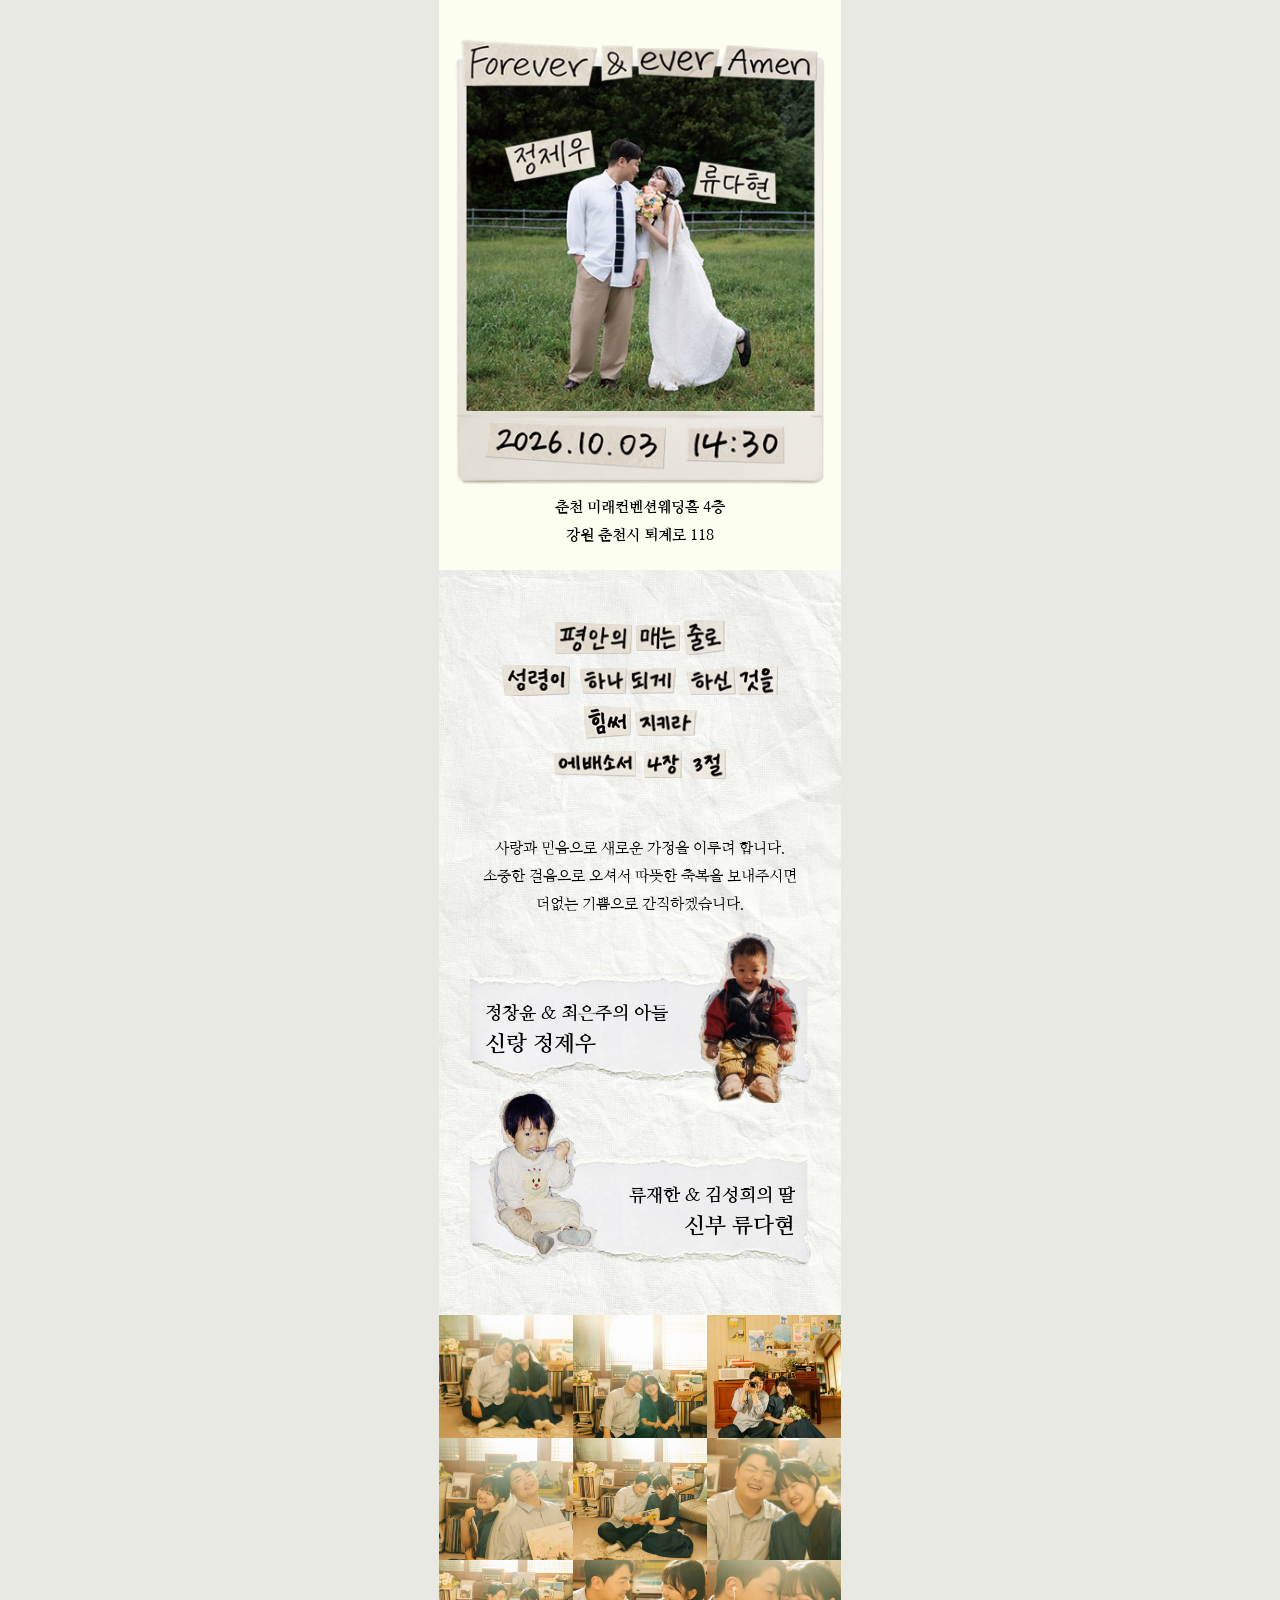
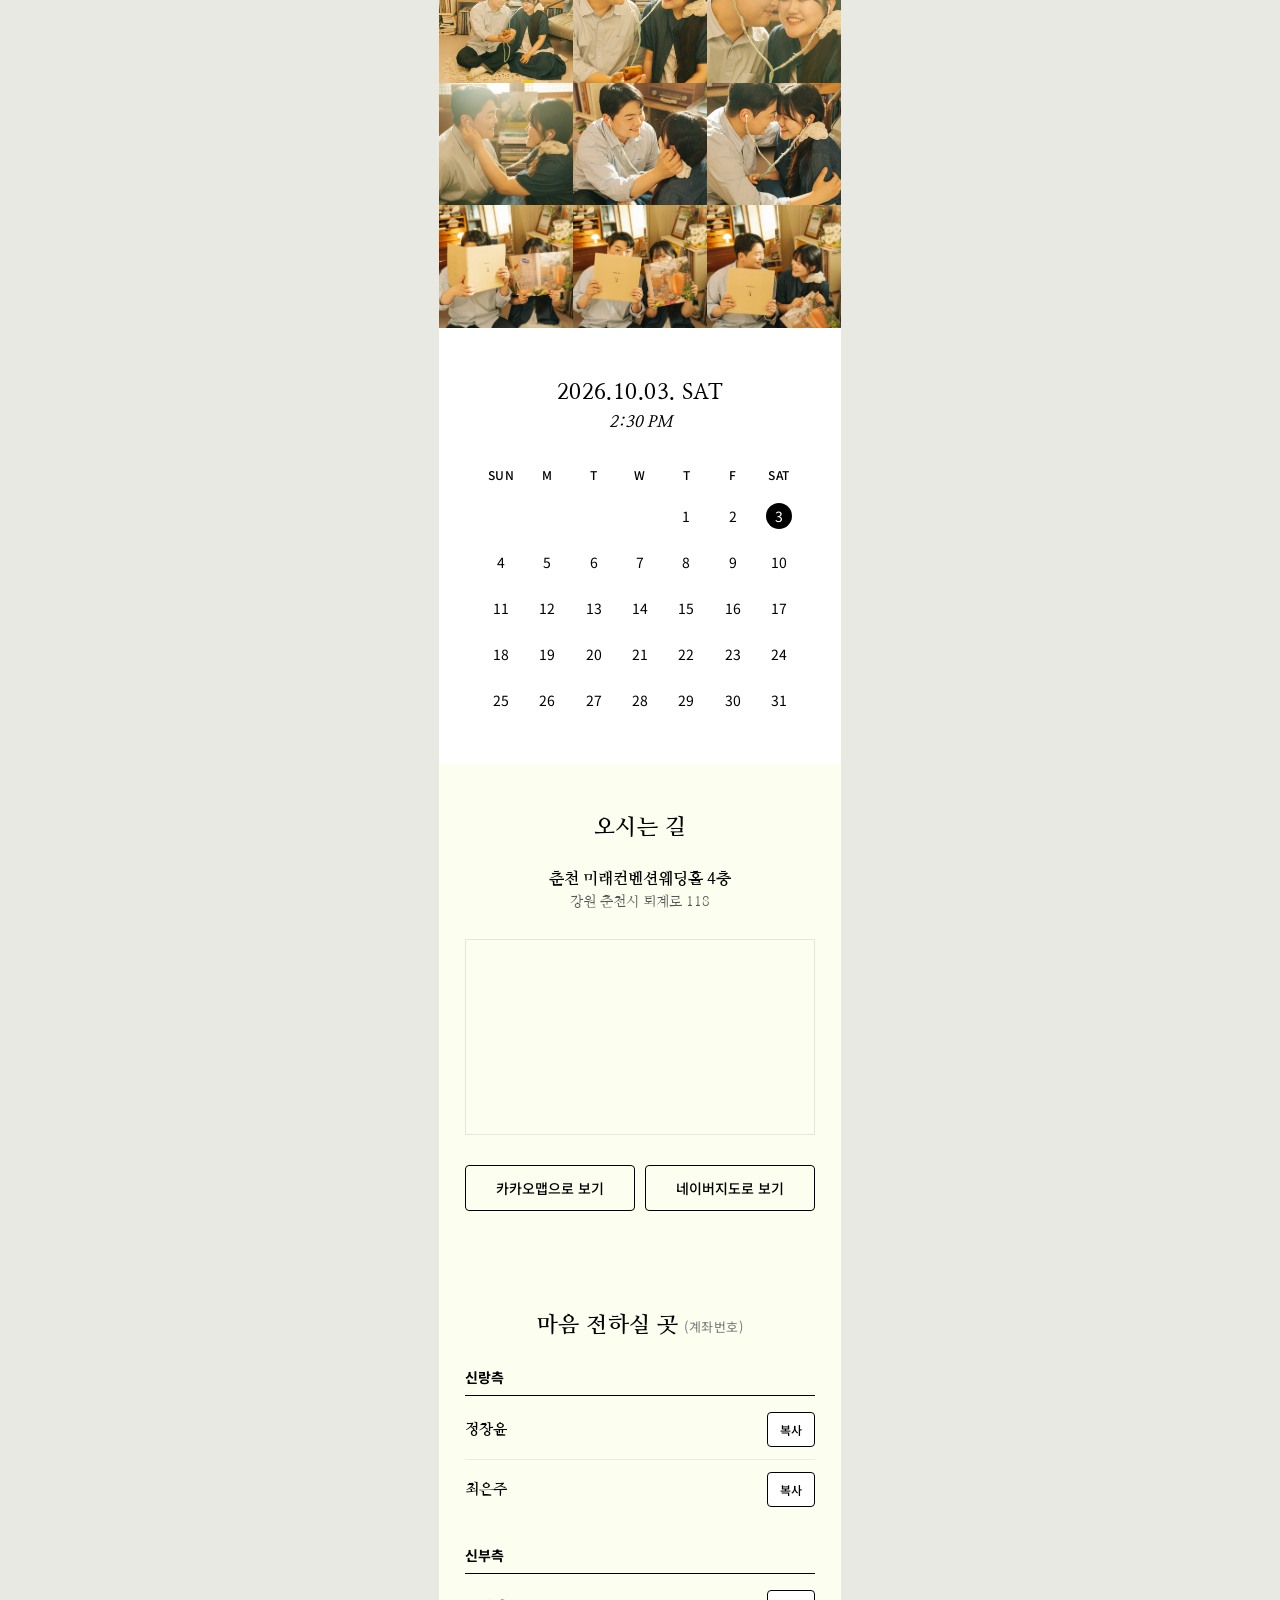
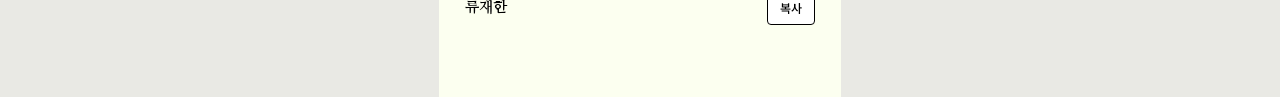
==== index.html @ 2642eba8 "Add files via upload" ====
<!DOCTYPE html>
<html lang="ko">
<head>
<meta charset="UTF-8">
<meta name="viewport" content="width=device-width, initial-scale=1.0">
<title>정제우 ♥ 청첩장</title>
<link rel="preconnect" href="https://fonts.googleapis.com">
<link rel="preconnect" href="https://fonts.gstatic.com" crossorigin>
<link href="https://fonts.googleapis.com/css2?family=Nanum+Myeongjo:wght@400;700;800&family=Inter:wght@400;700&family=Noto+Sans+KR:wght@400;500;700&display=swap" rel="stylesheet">
<link rel="stylesheet" href="assets/css/style.css">
</head>
<body>
<div class="invitation">

  <!-- HERO SECTION -->
  <section class="hero-section">
    <div class="hero-photo-frame">
      <div class="hero-photo-composite">
        <div class="hero-main-photo">
          <img src="assets/img/hero/main-photo.png" alt="정제우 ♥ 류다현 - Forever & ever Amen - 2026.10.03 14:30">
        </div>
      </div>
    </div>
    <div class="hero-address">
      <p>춘천 미래컨벤션웨딩홀 4층</p>
      <p>강원 춘천시 퇴계로 118</p>
    </div>
  </section>

  <!-- COUPLE INFO SECTION (구절 + 인사말 + 혼주 정보) -->
  <section class="couple-info-section">
    <img class="couple-info-bg" src="assets/img/couple/couple-info-bg.png" alt="">

    <div class="verse-section">
      <div class="verse-line verse-line-1">
        <div class="verse-word vw-pyeongan"><img src="assets/img/verse/verse-pyeongan.png" alt="평안의"></div>
        <div class="verse-word vw-maeneun"><img src="assets/img/verse/verse-maeneun.png" alt="매는"></div>
        <div class="verse-word vw-julro"><img src="assets/img/verse/verse-julro.png" alt="줄로"></div>
      </div>
      <div class="verse-line verse-line-2">
        <div class="verse-word vw-seongryeongi"><img src="assets/img/verse/verse-seongryeongi.png" alt="성령이"></div>
        <div class="verse-word-group">
          <div class="verse-word vw-hana"><img src="assets/img/verse/verse-hana.png" alt="하나"></div>
          <div class="verse-word vw-doege"><img src="assets/img/verse/verse-doege.png" alt="되게"></div>
        </div>
        <div class="verse-word-group">
          <div class="verse-word vw-hasin"><img src="assets/img/verse/verse-hasin.png" alt="하신"></div>
          <div class="verse-word vw-geoseul"><img src="assets/img/verse/verse-geoseul.png" alt="것을"></div>
        </div>
      </div>
      <div class="verse-line verse-line-3">
        <div class="verse-word vw-himsseo"><img src="assets/img/verse/verse-himsseo.png" alt="힘써"></div>
        <div class="verse-word vw-jikira"><img src="assets/img/verse/verse-jikira.png" alt="지키라"></div>
      </div>
      <div class="verse-citation">
        <div class="vc-book"><img src="assets/img/verse/verse-citation-book.png" alt="에베소서"></div>
        <div class="vc-chapter"><img src="assets/img/verse/verse-citation-chapter.png" alt="4장"></div>
        <div class="vc-verse"><img src="assets/img/verse/verse-citation-verse.png" alt="3절"></div>
      </div>
    </div>

    <div class="greeting">
      <p>사랑과 믿음으로 새로운 가정을 이루려 합니다.</p>
      <p>소중한 걸음으로 오셔서 따뜻한 축복을 보내주시면</p>
      <p>더없는 기쁨으로 간직하겠습니다.</p>
    </div>
    <div class="parents-names-list">
      <div class="parents-line groom-line">
        <img class="bg-torn" src="assets/img/couple/parents-bg-torn.png" alt="">
        <p class="role-line">정창윤 &amp; 최은주의 아들</p>
        <p class="name-line">신랑 정제우</p>
        <div class="child-photo-wrap">
          <img src="assets/img/couple/child-photo-groom.png" alt="신랑 어릴 적 사진">
        </div>
      </div>
      <div class="parents-line bride-line">
        <img class="bg-torn" src="assets/img/couple/parents-bg-torn.png" alt="">
        <p class="role-line">류재한 &amp; 김성희의 딸</p>
        <p class="name-line">신부 류다현</p>
        <div class="child-photo-wrap">
          <img src="assets/img/couple/child-photo.png" alt="어릴 적 사진">
        </div>
      </div>
    </div>
  </section>

  <!-- GALLERY SECTION : assets/img/gallery/gallery-list.js 목록을 읽어 JS가 자동으로 채웁니다 -->
  <section class="gallery-grid" id="galleryGrid"></section>

  <!-- CALENDAR SECTION -->
  <section class="calendar-section">
    <div class="calendar-date-title">2026.10.03. SAT</div>
    <div class="calendar-time">2:30 PM</div>
    <div class="calendar-grid">
      <div class="cal-weekday">SUN</div>
      <div class="cal-weekday">M</div>
      <div class="cal-weekday">T</div>
      <div class="cal-weekday">W</div>
      <div class="cal-weekday">T</div>
      <div class="cal-weekday">F</div>
      <div class="cal-weekday">SAT</div>

      <div class="cal-day empty"></div>
      <div class="cal-day empty"></div>
      <div class="cal-day empty"></div>
      <div class="cal-day empty"></div>
      <div class="cal-day">1</div>
      <div class="cal-day">2</div>
      <div class="cal-day highlight">3</div>

      <div class="cal-day">4</div>
      <div class="cal-day">5</div>
      <div class="cal-day">6</div>
      <div class="cal-day">7</div>
      <div class="cal-day">8</div>
      <div class="cal-day">9</div>
      <div class="cal-day">10</div>

      <div class="cal-day">11</div>
      <div class="cal-day">12</div>
      <div class="cal-day">13</div>
      <div class="cal-day">14</div>
      <div class="cal-day">15</div>
      <div class="cal-day">16</div>
      <div class="cal-day">17</div>

      <div class="cal-day">18</div>
      <div class="cal-day">19</div>
      <div class="cal-day">20</div>
      <div class="cal-day">21</div>
      <div class="cal-day">22</div>
      <div class="cal-day">23</div>
      <div class="cal-day">24</div>

      <div class="cal-day">25</div>
      <div class="cal-day">26</div>
      <div class="cal-day">27</div>
      <div class="cal-day">28</div>
      <div class="cal-day">29</div>
      <div class="cal-day">30</div>
      <div class="cal-day">31</div>
    </div>
  </section>

  <!-- LOCATION SECTION -->
  <section class="location-section">
    <div class="location-title">오시는 길</div>
    <div class="location-address">
      <p class="venue-name">춘천 미래컨벤션웨딩홀 4층</p>
      <p class="venue-addr">강원 춘천시 퇴계로 118</p>
    </div>

    <div class="kakao-map-embed">
      <!-- 카카오맵 - 지도퍼가기 -->
      <div id="daumRoughmapContainer1786804663354" class="root_daum_roughmap root_daum_roughmap_landing"></div>
    </div>

    <div class="map-buttons">
      <a class="map-btn" href="https://place.map.kakao.com/15874126" target="_blank" rel="noopener">카카오맵으로 보기</a>
      <a class="map-btn" href="https://map.naver.com/p/entry/place/13336897?placePath=%2Fhome" target="_blank" rel="noopener">네이버지도로 보기</a>
    </div>
  </section>

  <!-- ACCOUNT SECTION -->
  <section class="account-section">
    <div class="account-title">마음 전하실 곳<span class="account-title-sub">(계좌번호)</span></div>

    <div class="account-group">
      <div class="account-group-title">신랑측</div>
      <div class="account-row">
        <div class="account-info">
          <span class="account-name">정창윤</span>
        </div>
        <button class="account-copy-btn" type="button" data-account="301819-51-032237">복사</button>
      </div>
      <div class="account-row">
        <div class="account-info">
          <span class="account-name">최은주</span>
        </div>
        <button class="account-copy-btn" type="button" data-account="301015-51-174569">복사</button>
      </div>
    </div>

    <div class="account-group">
      <div class="account-group-title">신부측</div>
      <div class="account-row">
        <div class="account-info">
          <span class="account-name">류재한</span>
        </div>
        <button class="account-copy-btn" type="button" data-account="301032-52-069383">복사</button>
      </div>
    </div>
  </section>

  <!-- LIGHTBOX MODAL -->
  <div class="lightbox-overlay" id="lightboxOverlay">
    <button class="lightbox-close" id="lightboxClose" aria-label="닫기">&times;</button>
    <button class="lightbox-nav lightbox-prev" id="lightboxPrev" aria-label="이전 사진">&#10094;</button>
    <img class="lightbox-img" id="lightboxImg" src="" alt="확대 사진">
    <button class="lightbox-nav lightbox-next" id="lightboxNext" aria-label="다음 사진">&#10095;</button>
    <div class="lightbox-counter" id="lightboxCounter"></div>
  </div>

</div>

<script src="assets/img/gallery/gallery-list.js"></script>
<script src="assets/js/script.js"></script>

<!-- 카카오맵 지도퍼가기 : 로더 스크립트 -->
<script charset="UTF-8" class="daum_roughmap_loader_script" src="https://ssl.daumcdn.net/dmaps/map_js_init/roughmapLoader.js"></script>
<!-- 카카오맵 지도퍼가기 : 실행 스크립트 -->
<script charset="UTF-8">
	new daum.roughmap.Lander({
		"timestamp" : "1786804663354",
		"key" : "tzyp6kkg2xy",
		"mapWidth" : "640",
		"mapHeight" : "360"
	}).render();
</script>
</body>
</html>
---- assets/css/style.css ----
:root {
  --page-width: 402px;
}
* { box-sizing: border-box; }
html, body {
  margin: 0;
  padding: 0;
  background: #e9e9e4;
}
body {
  display: flex;
  justify-content: center;
}
.invitation {
  width: 100%;
  max-width: var(--page-width);
  background: #fcfff0;
  display: flex;
  flex-direction: column;
  align-items: flex-start;
  position: relative;
}

/* ---------- HERO SECTION ---------- */
.hero-section {
  background: #fcfff0;
  display: flex;
  flex-direction: column;
  align-items: center;
  padding: 24px 14px 20px;
  position: relative;
  width: 100%;
}
.hero-photo-frame {
  display: flex;
  flex-direction: column;
  gap: 2px;
  align-items: center;
  position: relative;
  width: 100%;
}
.hero-photo-composite {
  display: flex;
  gap: 10px;
  align-items: center;
  padding: 10px 2px;
  position: relative;
  width: 100%;
}
.hero-main-photo {
  aspect-ratio: 800 / 974;
  flex: 1 0 0;
  min-width: 1px;
  position: relative;
  overflow: visible;
}
.hero-main-photo::before {
  content: "";
  display: block;
  padding-top: 121.75%; /* 974 / 800 - aspect-ratio 미지원 브라우저용 fallback */
}
@supports (aspect-ratio: 1 / 1) {
  .hero-main-photo::before { display: none; }
}
.hero-main-photo img {
  position: absolute;
  top: 0; left: 0; right: 0; bottom: 0;
  width: 100%;
  height: 100%;
  object-fit: contain;
}

.hero-address {
  font-family: 'Nanum Myeongjo', serif;
  font-weight: 700;
  font-size: 15px;
  color: #000;
  text-align: center;
  width: 100%;
  padding: 0 12px;
}
.hero-address p { margin: 0; line-height: 28px; }

/* ---------- VERSE SECTION ---------- */
.verse-section {
  display: flex;
  flex-direction: column;
  gap: 10px;
  align-items: center;
  justify-content: center;
  padding: 20px 0;
  width: 100%;
  position: relative;
  z-index: 1;
}
.verse-line {
  display: flex;
  flex-wrap: wrap;
  align-content: center;
  align-items: center;
  justify-content: center;
  width: 100%;
}
.verse-line-1, .verse-line-3 { gap: 6px 4px; }
.verse-line-2 { gap: 6px 10px; }
.verse-word-group { display: flex; align-items: center; }

.verse-word img { display: block; height: 100%; width: 100%; object-fit: cover; }
.vw-pyeongan { height: 32px; width: 77px; }
.vw-maeneun  { height: 26px; width: 44px; }
.vw-julro    { height: 35px; width: 41px; }
.vw-seongryeongi { height: 31px; width: 68px; }
.vw-hana     { height: 26px; width: 47px; }
.vw-doege    { height: 26px; width: 49px; }
.vw-hasin    { height: 28px; width: 50px; }
.vw-geoseul  { height: 29px; width: 42px; }
.vw-himsseo  { height: 33px; width: 47px; }
.vw-jikira   { height: 26px; width: 62px; }

.verse-citation {
  display: flex;
  gap: 8px;
  align-items: center;
  justify-content: center;
  width: 290px;
  max-width: 100%;
}
.vc-book    { height: 26px; width: 82px; }
.vc-chapter { height: 28px; width: 38px; }
.vc-verse   { height: 30px; width: 36px; }
.verse-citation img { width: 100%; height: 100%; object-fit: cover; }

/* ---------- COUPLE INFO SECTION ---------- */
.couple-info-section {
  background: #fcfff0;
  display: flex;
  flex-direction: column;
  gap: 36px;
  align-items: center;
  padding: 30px 0;
  width: 100%;
  position: relative;
}
.couple-info-bg {
  position: absolute;
  top: 0; left: 0; right: 0; bottom: 0;
  width: 100%;
  height: 100%;
  object-fit: cover;
  z-index: 0;
}
.greeting {
  font-family: 'Nanum Myeongjo', serif;
  font-weight: 400;
  font-size: 15px;
  color: #000;
  text-align: center;
  position: relative;
  z-index: 1;
}
.greeting p { margin: 0; line-height: 28px; white-space: nowrap; }

.parents-names-list {
  display: flex;
  flex-direction: column;
  gap: 34px;
  align-items: center;
  justify-content: center;
  width: 100%;
  position: relative;
  z-index: 1;
}
.parents-line {
  display: flex;
  flex-direction: column;
  justify-content: center;
  position: relative;
  height: 148px;
  width: 350px;
  max-width: 92%;
  padding: 20px;
  overflow: visible;
}
.parents-line .bg-torn {
  position: absolute;
  top: 0; left: 0; right: 0; bottom: 0;
  width: 100%;
  height: 100%;
  object-fit: cover;
  z-index: 0;
}
.parents-line p {
  position: relative;
  z-index: 2;
  margin: 0;
  font-family: 'Nanum Myeongjo', serif;
  font-weight: 700;
  line-height: 30px;
  white-space: nowrap;
  color: #000;
}
.parents-line .role-line { font-size: 18px; }
.parents-line .name-line { font-size: 22px; }

.groom-line { align-items: flex-start; }
.bride-line { align-items: flex-end; }

.child-photo-wrap {
  position: absolute;
  z-index: 1;
  height: 172px;
  width: 110px;
  bottom: 0;
  overflow: hidden;
}
.groom-line .child-photo-wrap { left: 228px; }
.bride-line .child-photo-wrap {
  left: 4px;
  width: 145px;
  height: 227px;
}
.bride-line .child-photo-wrap img { transform: scaleX(-1); }
.child-photo-wrap img {
  position: absolute;
  left: 0;
  top: 0;
  width: 100%;
  height: 100%;
  object-fit: cover;
}

/* ---------- GALLERY SECTION ---------- */
.gallery-grid {
  display: grid;
  grid-template-columns: repeat(3, minmax(0, 1fr));
  grid-auto-rows: 1fr;
  width: 100%;
}
.gallery-cell {
  background: #d9d9d9;
  overflow: hidden;
  position: relative;
  aspect-ratio: 134 / 122.43;
}
.gallery-cell::before {
  content: "";
  display: block;
  padding-top: 91.36%; /* 122.43 / 134 - aspect-ratio 미지원 브라우저용 fallback */
}
@supports (aspect-ratio: 1 / 1) {
  .gallery-cell::before { display: none; }
}
.gallery-cell img {
  position: absolute;
  top: 0; left: 0; right: 0; bottom: 0;
  width: 100%;
  height: 100%;
  object-fit: cover;
  display: block;
  cursor: pointer;
  transition: transform 0.25s ease;
}
.gallery-cell img:hover {
  transform: scale(1.05);
}

/* ---------- CALENDAR SECTION ---------- */
.calendar-section {
  background: #ffffff;
  display: flex;
  flex-direction: column;
  align-items: center;
  padding: 50px 24px;
  width: 100%;
}
.calendar-date-title {
  font-family: 'Nanum Myeongjo', serif;
  font-weight: 700;
  font-size: 22px;
  color: #000;
  letter-spacing: 0.02em;
}
.calendar-time {
  font-family: 'Nanum Myeongjo', serif;
  font-weight: 700;
  font-style: italic;
  font-size: 16px;
  color: #000;
  margin-top: 6px;
  margin-bottom: 34px;
}
.calendar-grid {
  display: grid;
  grid-template-columns: repeat(7, 1fr);
  row-gap: 20px;
  column-gap: 4px;
  width: 100%;
  max-width: 320px;
}
.cal-weekday {
  font-family: 'Noto Sans KR', sans-serif;
  font-weight: 500;
  font-size: 12px;
  letter-spacing: 0.04em;
  color: #000;
  text-align: center;
}
.cal-day {
  font-family: 'Noto Sans KR', sans-serif;
  font-weight: 400;
  font-size: 14px;
  color: #000;
  text-align: center;
  display: flex;
  align-items: center;
  justify-content: center;
  height: 26px;
}
.cal-day.highlight {
  background: #000;
  color: #fff;
  border-radius: 50%;
  width: 26px;
  height: 26px;
  margin: 0 auto;
}

/* ---------- LOCATION SECTION ---------- */
.location-section {
  background: #fcfff0;
  display: flex;
  flex-direction: column;
  align-items: center;
  padding: 50px 24px;
  width: 100%;
  gap: 6px;
}
.location-title {
  font-family: 'Nanum Myeongjo', serif;
  font-weight: 700;
  font-size: 22px;
  color: #000;
  letter-spacing: 0.02em;
  margin-bottom: 22px;
}
.location-address {
  font-family: 'Nanum Myeongjo', serif;
  text-align: center;
  color: #000;
  margin-bottom: 22px;
}
.location-address .venue-name {
  font-weight: 700;
  font-size: 16px;
  margin: 0 0 4px 0;
}
.location-address .venue-addr {
  font-weight: 400;
  font-size: 14px;
  margin: 0;
  color: #555;
}

.kakao-map-embed {
  width: 100%;
  max-width: 350px;
  aspect-ratio: 640 / 360;
  position: relative;
  overflow: hidden;
  border: 1px solid #e5e5df;
}
.kakao-map-embed .root_daum_roughmap {
  width: 100% !important;
}
.kakao-map-embed iframe {
  width: 100% !important;
  height: 100% !important;
}

.map-buttons {
  display: flex;
  gap: 10px;
  margin-top: 24px;
  width: 100%;
  max-width: 350px;
}
.map-btn {
  flex: 1;
  text-align: center;
  font-family: 'Noto Sans KR', sans-serif;
  font-weight: 500;
  font-size: 14px;
  color: #000;
  text-decoration: none;
  border: 1px solid #000;
  border-radius: 4px;
  padding: 12px 8px;
  transition: background 0.2s ease, color 0.2s ease;
}
.map-btn:hover {
  background: #000;
  color: #fff;
}

/* ---------- ACCOUNT SECTION ---------- */
.account-section {
  background: #fcfff0;
  display: flex;
  flex-direction: column;
  align-items: center;
  padding: 50px 24px 60px;
  width: 100%;
}
.account-title {
  font-family: 'Nanum Myeongjo', serif;
  font-weight: 700;
  font-size: 22px;
  color: #000;
  letter-spacing: 0.02em;
  margin-bottom: 28px;
  text-align: center;
}
.account-title-sub {
  font-family: 'Noto Sans KR', sans-serif;
  font-weight: 400;
  font-size: 13px;
  color: #777;
  margin-left: 6px;
}
.account-group {
  width: 100%;
  max-width: 350px;
  margin-bottom: 26px;
}
.account-group:last-child { margin-bottom: 0; }
.account-group-title {
  font-family: 'Noto Sans KR', sans-serif;
  font-weight: 700;
  font-size: 14px;
  color: #000;
  padding-bottom: 8px;
  margin-bottom: 4px;
  border-bottom: 1px solid #000;
}
.account-row {
  display: flex;
  align-items: center;
  justify-content: space-between;
  gap: 10px;
  padding: 12px 0;
  border-bottom: 1px solid #ececdf;
}
.account-row:last-child { border-bottom: none; }
.account-info {
  display: flex;
  flex-direction: column;
  gap: 3px;
}
.account-name {
  font-family: 'Nanum Myeongjo', serif;
  font-weight: 700;
  font-size: 15px;
  color: #000;
}
.account-bank {
  font-family: 'Noto Sans KR', sans-serif;
  font-weight: 400;
  font-size: 12.5px;
  color: #666;
}
.account-copy-btn {
  flex-shrink: 0;
  font-family: 'Noto Sans KR', sans-serif;
  font-weight: 500;
  font-size: 12px;
  color: #000;
  background: #fff;
  border: 1px solid #000;
  border-radius: 4px;
  padding: 8px 12px;
  cursor: pointer;
  white-space: nowrap;
  transition: background 0.2s ease, color 0.2s ease;
}
.account-copy-btn:hover {
  background: #000;
  color: #fff;
}
.account-copy-btn.copied {
  background: #000;
  color: #fff;
}

/* ---------- LIGHTBOX MODAL ---------- */
.lightbox-overlay {
  display: none;
  position: fixed;
  top: 0; left: 0; right: 0; bottom: 0;
  background: rgba(0, 0, 0, 0.92);
  z-index: 1000;
  align-items: center;
  justify-content: center;
}
.lightbox-overlay.active {
  display: flex;
}
.lightbox-img {
  max-width: 88vw;
  max-height: 85vh;
  object-fit: contain;
  user-select: none;
}
.lightbox-close,
.lightbox-nav {
  position: absolute;
  background: transparent;
  border: none;
  color: #fff;
  cursor: pointer;
  line-height: 1;
}
.lightbox-close {
  top: 16px;
  right: 20px;
  font-size: 34px;
  padding: 6px 10px;
}
.lightbox-nav {
  top: 50%;
  transform: translateY(-50%);
  font-size: 30px;
  padding: 12px 16px;
}
.lightbox-prev { left: 6px; }
.lightbox-next { right: 6px; }
.lightbox-close:hover,
.lightbox-nav:hover {
  color: #d9d9d9;
}
.lightbox-counter {
  position: absolute;
  bottom: 18px;
  left: 50%;
  transform: translateX(-50%);
  color: #fff;
  font-family: 'Noto Sans KR', sans-serif;
  font-size: 13px;
  letter-spacing: 0.05em;
}
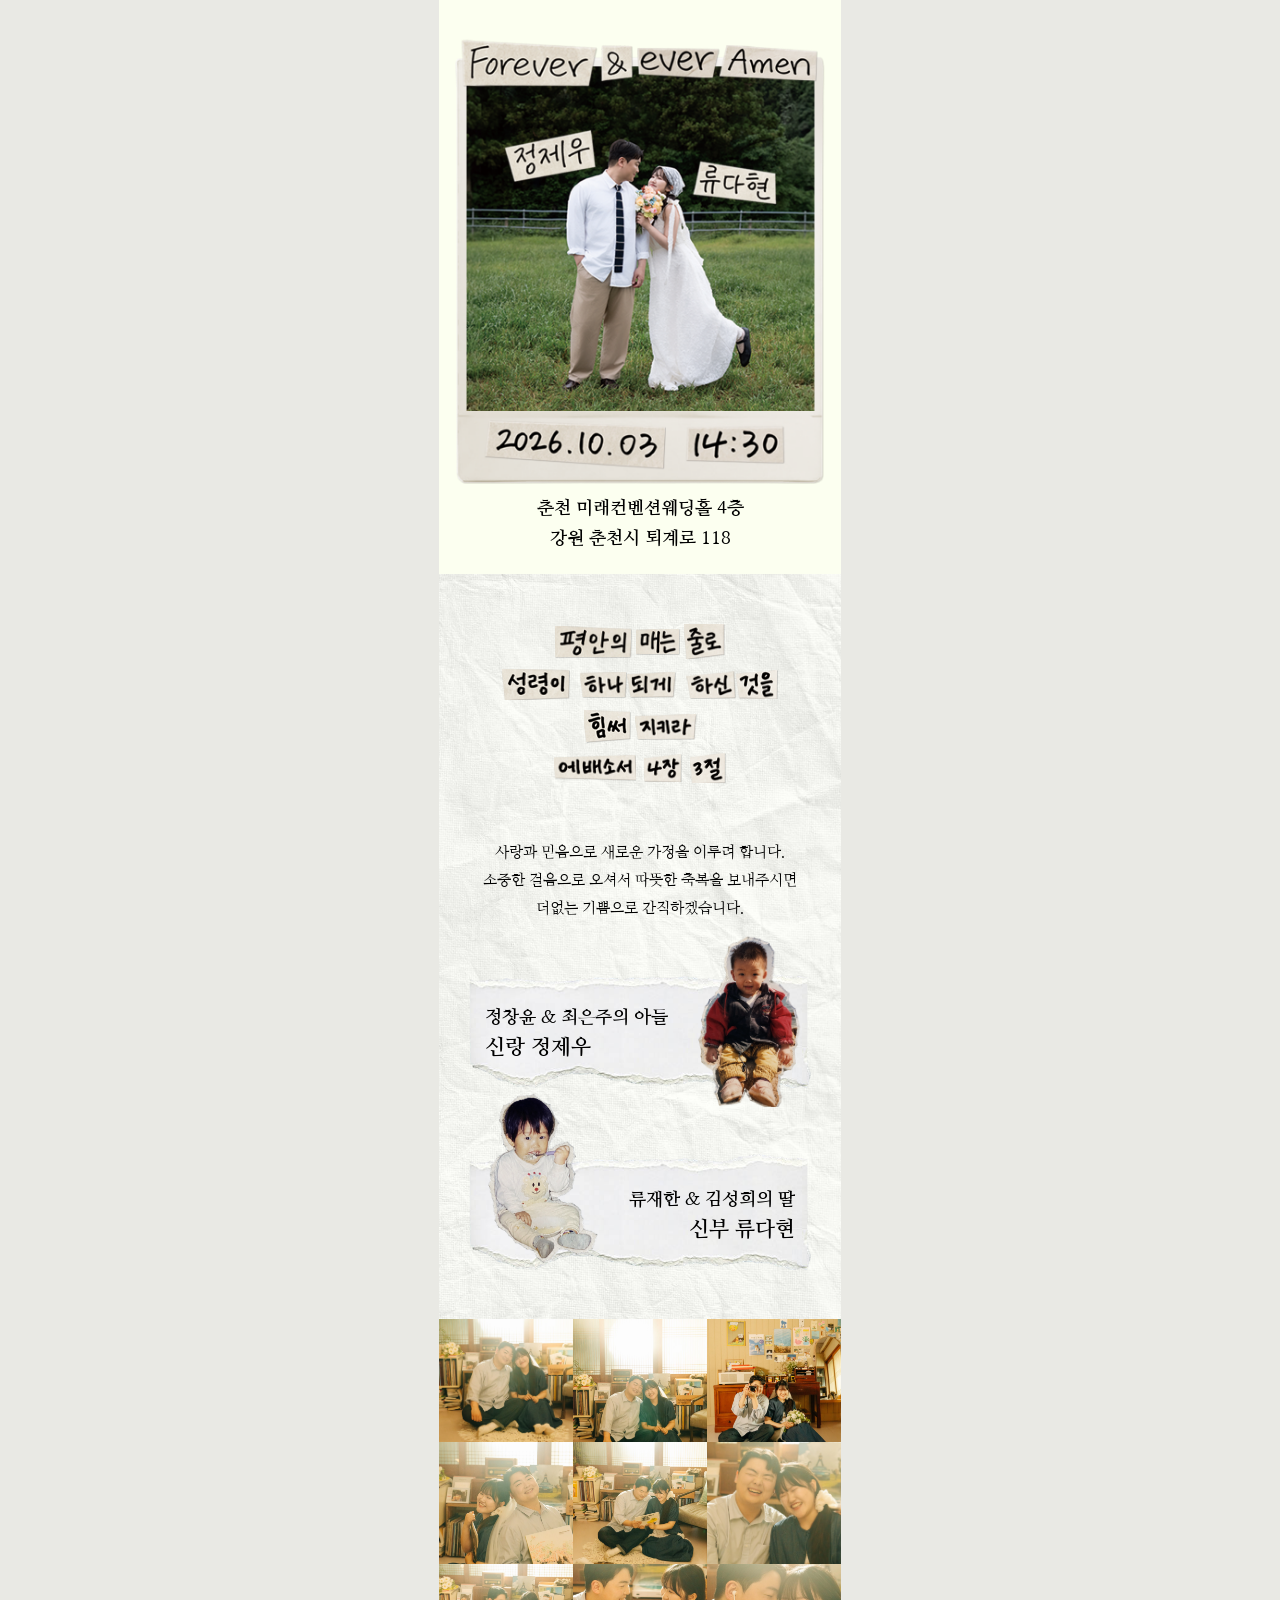
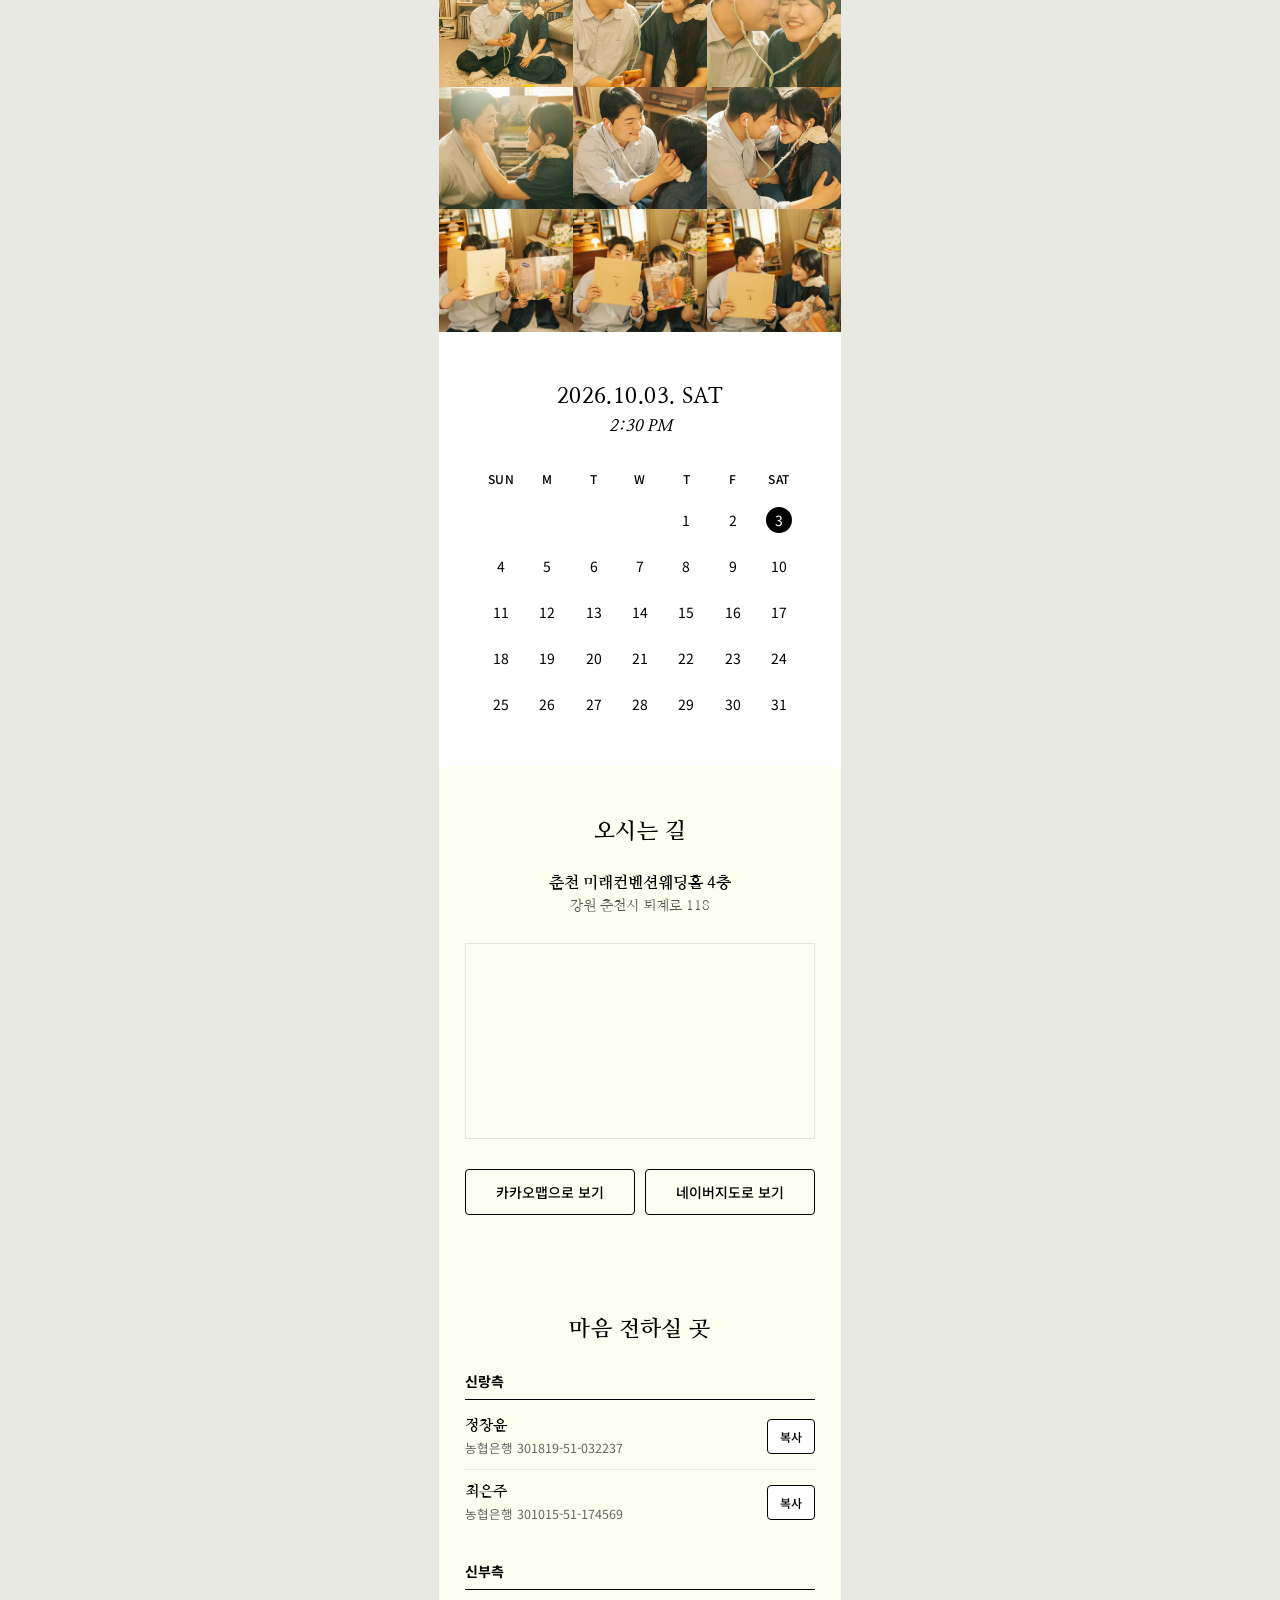
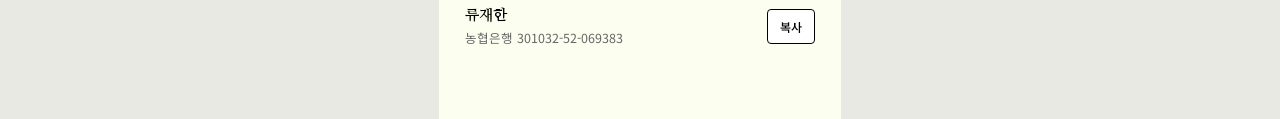
==== commit a55af9c1: "Add files via upload" ====
--- a/index.html
+++ b/index.html
@@ -163,19 +163,21 @@
 
   <!-- ACCOUNT SECTION -->
   <section class="account-section">
-    <div class="account-title">마음 전하실 곳<span class="account-title-sub">(계좌번호)</span></div>
+    <div class="account-title">마음 전하실 곳</div>
 
     <div class="account-group">
       <div class="account-group-title">신랑측</div>
       <div class="account-row">
         <div class="account-info">
           <span class="account-name">정창윤</span>
+          <span class="account-bank">농협은행 301819-51-032237</span>
         </div>
         <button class="account-copy-btn" type="button" data-account="301819-51-032237">복사</button>
       </div>
       <div class="account-row">
         <div class="account-info">
           <span class="account-name">최은주</span>
+          <span class="account-bank">농협은행 301015-51-174569</span>
         </div>
         <button class="account-copy-btn" type="button" data-account="301015-51-174569">복사</button>
       </div>
@@ -186,6 +188,7 @@
       <div class="account-row">
         <div class="account-info">
           <span class="account-name">류재한</span>
+          <span class="account-bank">농협은행 301032-52-069383</span>
         </div>
         <button class="account-copy-btn" type="button" data-account="301032-52-069383">복사</button>
       </div>
--- a/assets/css/style.css
+++ b/assets/css/style.css
@@ -73,13 +73,13 @@
 .hero-address {
   font-family: 'Nanum Myeongjo', serif;
   font-weight: 700;
-  font-size: 15px;
+  font-size: 18px;
   color: #000;
   text-align: center;
   width: 100%;
   padding: 0 12px;
 }
-.hero-address p { margin: 0; line-height: 28px; }
+.hero-address p { margin: 0; line-height: 30px; }
 
 /* ---------- VERSE SECTION ---------- */
 .verse-section {
@@ -200,7 +200,7 @@
   color: #000;
 }
 .parents-line .role-line { font-size: 18px; }
-.parents-line .name-line { font-size: 22px; }
+.parents-line .name-line { font-size: 21px; }
 
 .groom-line { align-items: flex-start; }
 .bride-line { align-items: flex-end; }
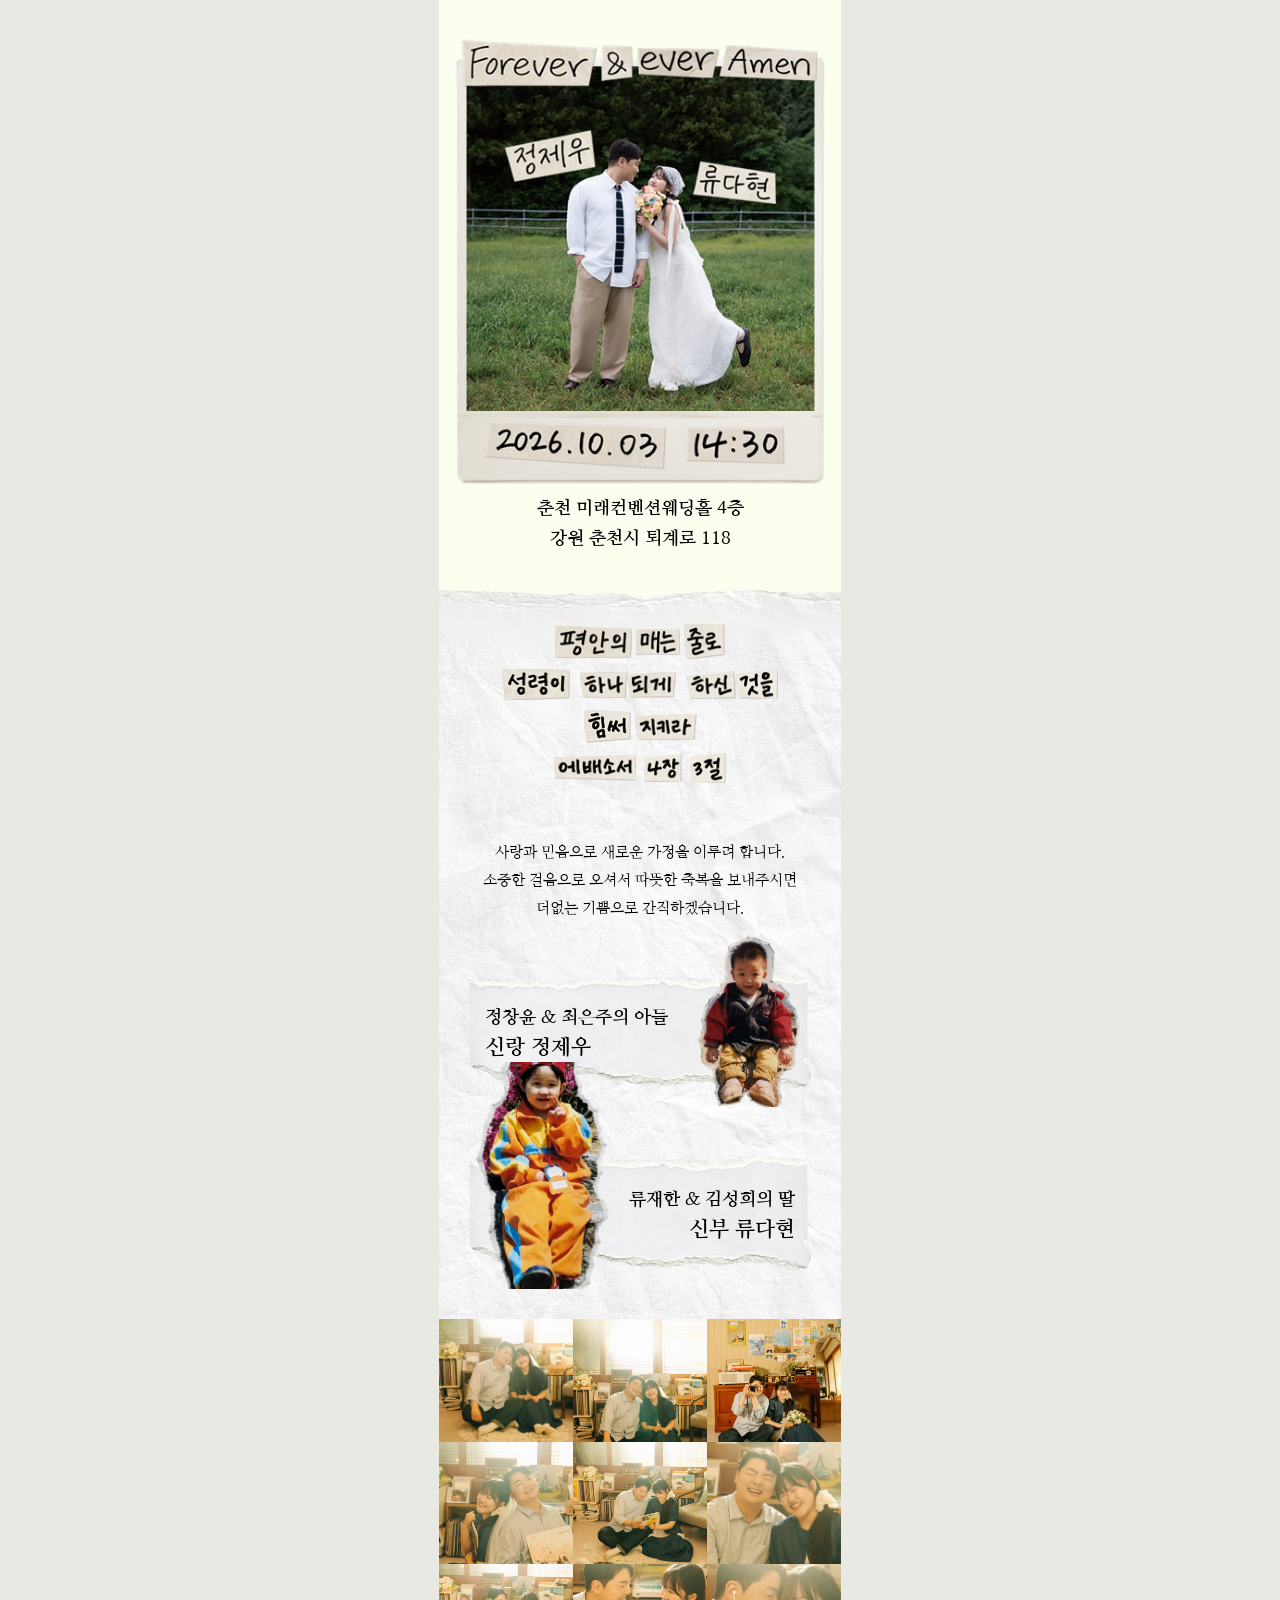
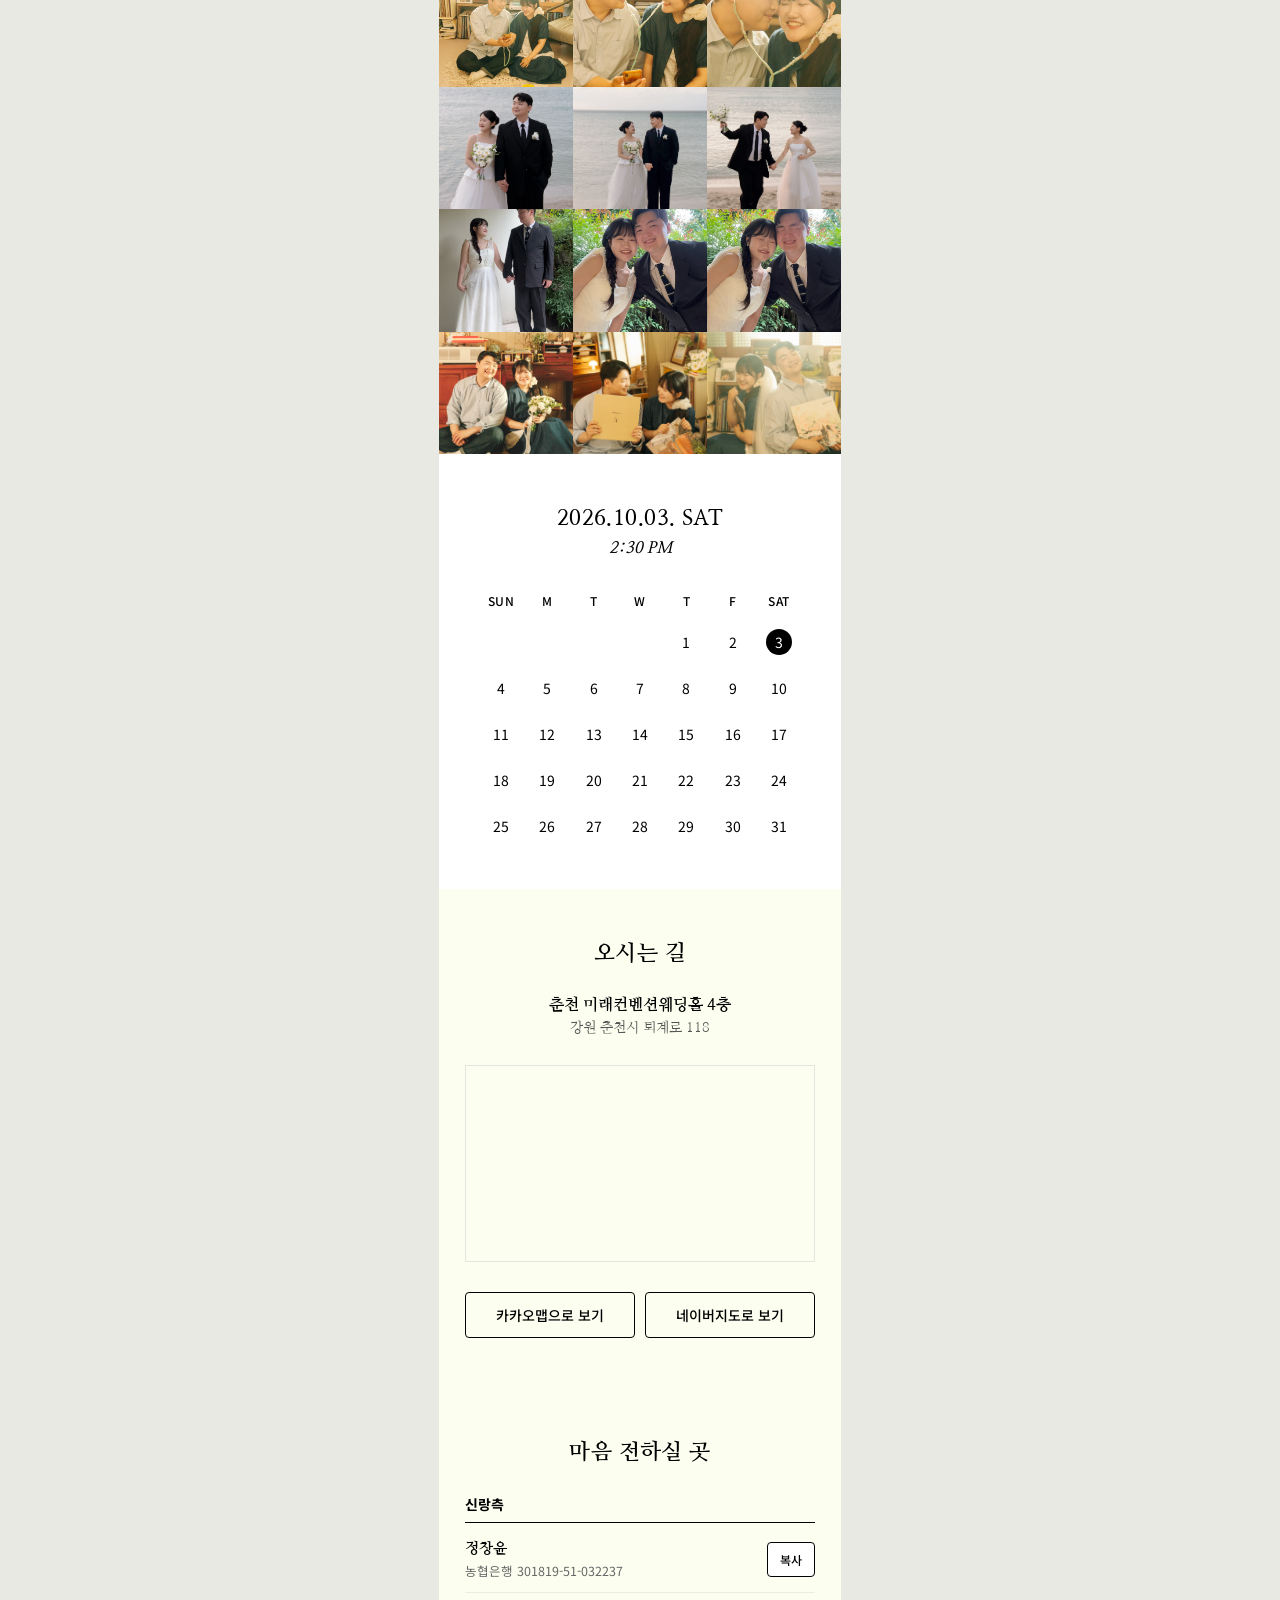
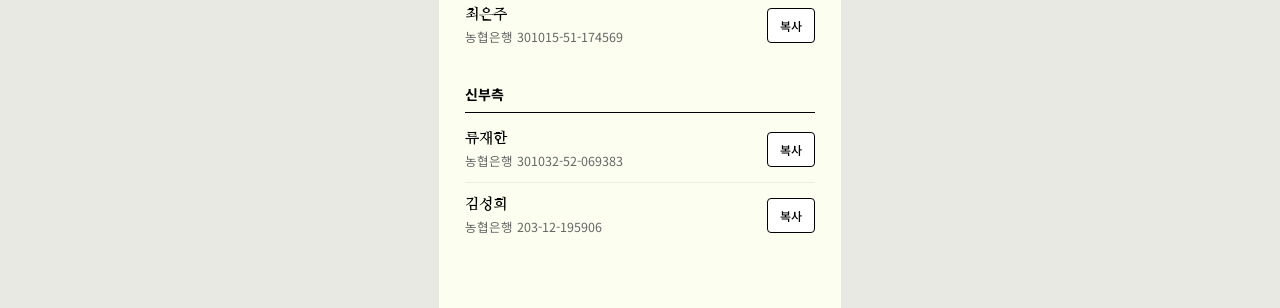
==== commit c60f3081: "Add files via upload" ====
--- a/index.html
+++ b/index.html
@@ -192,6 +192,13 @@
         </div>
         <button class="account-copy-btn" type="button" data-account="301032-52-069383">복사</button>
       </div>
+      <div class="account-row">
+        <div class="account-info">
+          <span class="account-name">김성희</span>
+          <span class="account-bank">농협은행 203-12-195906</span>
+        </div>
+        <button class="account-copy-btn" type="button" data-account="203-12-195906">복사</button>
+      </div>
     </div>
   </section>
 
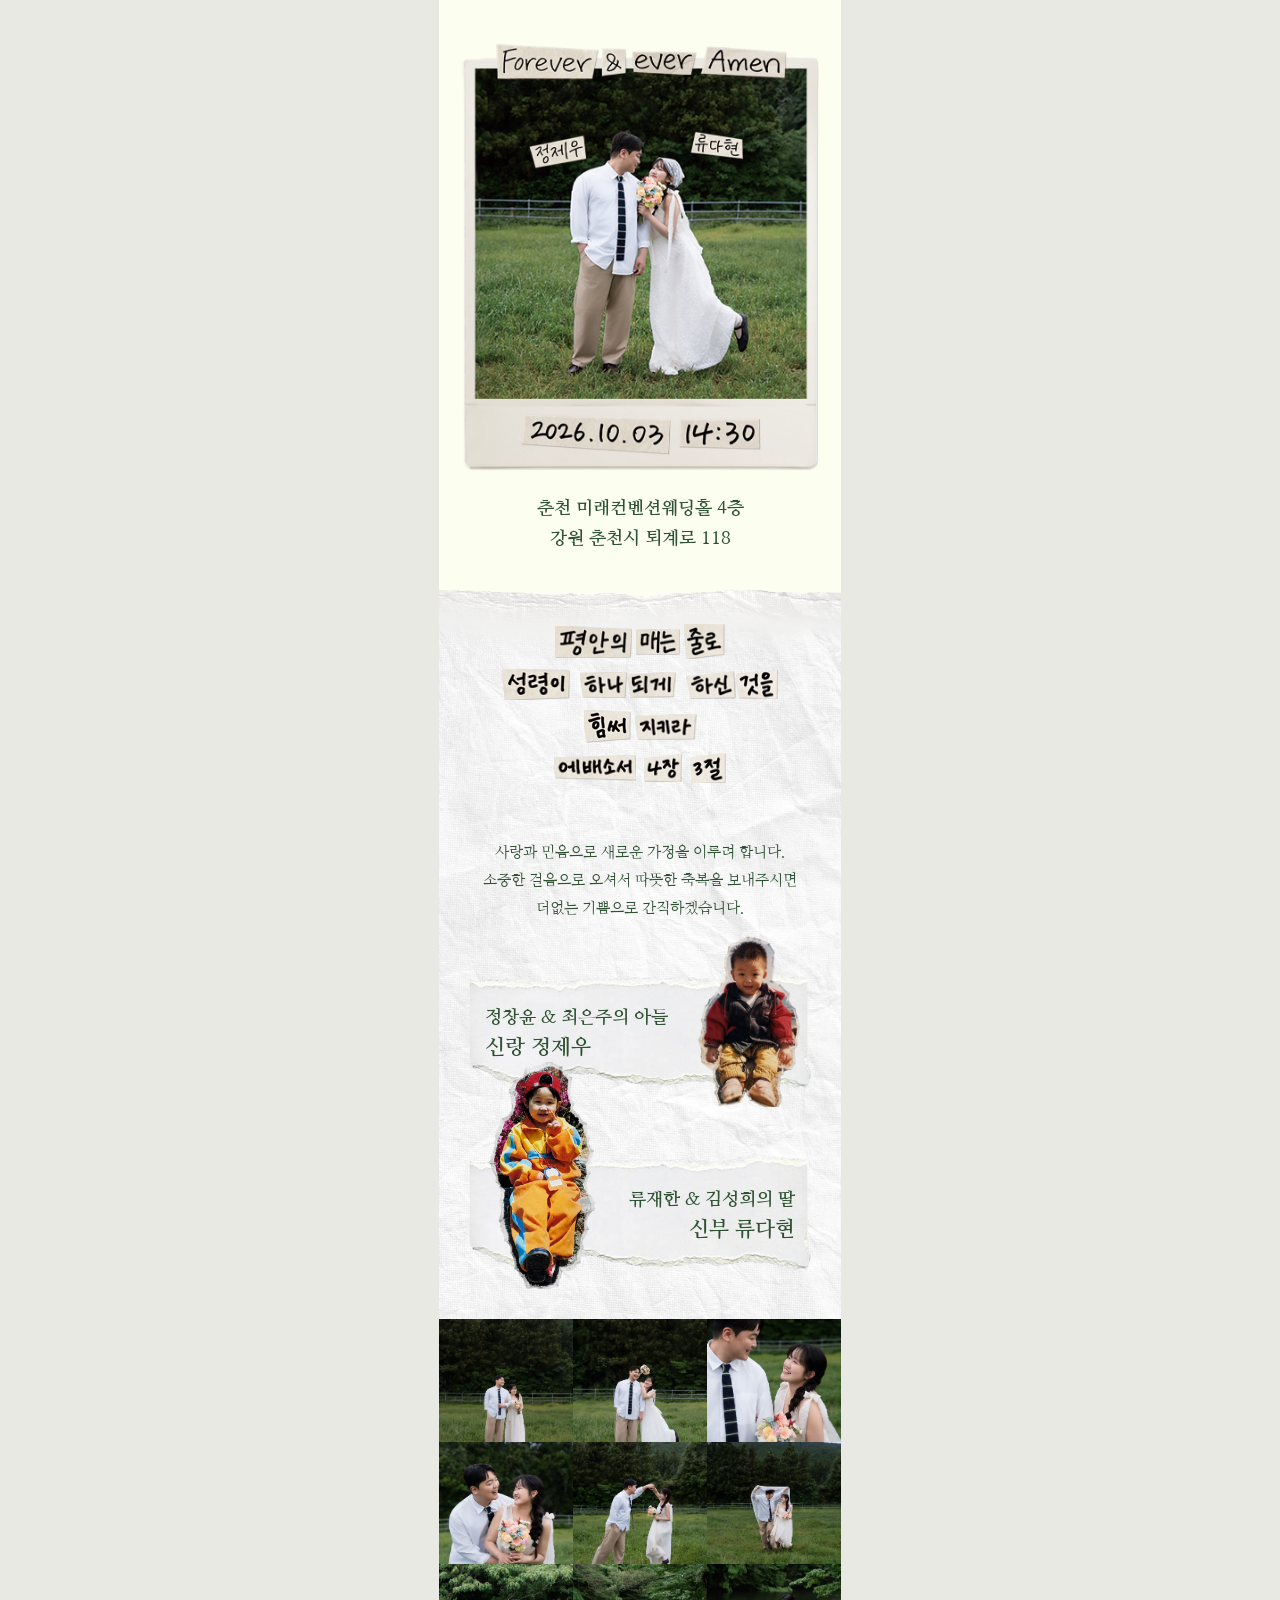
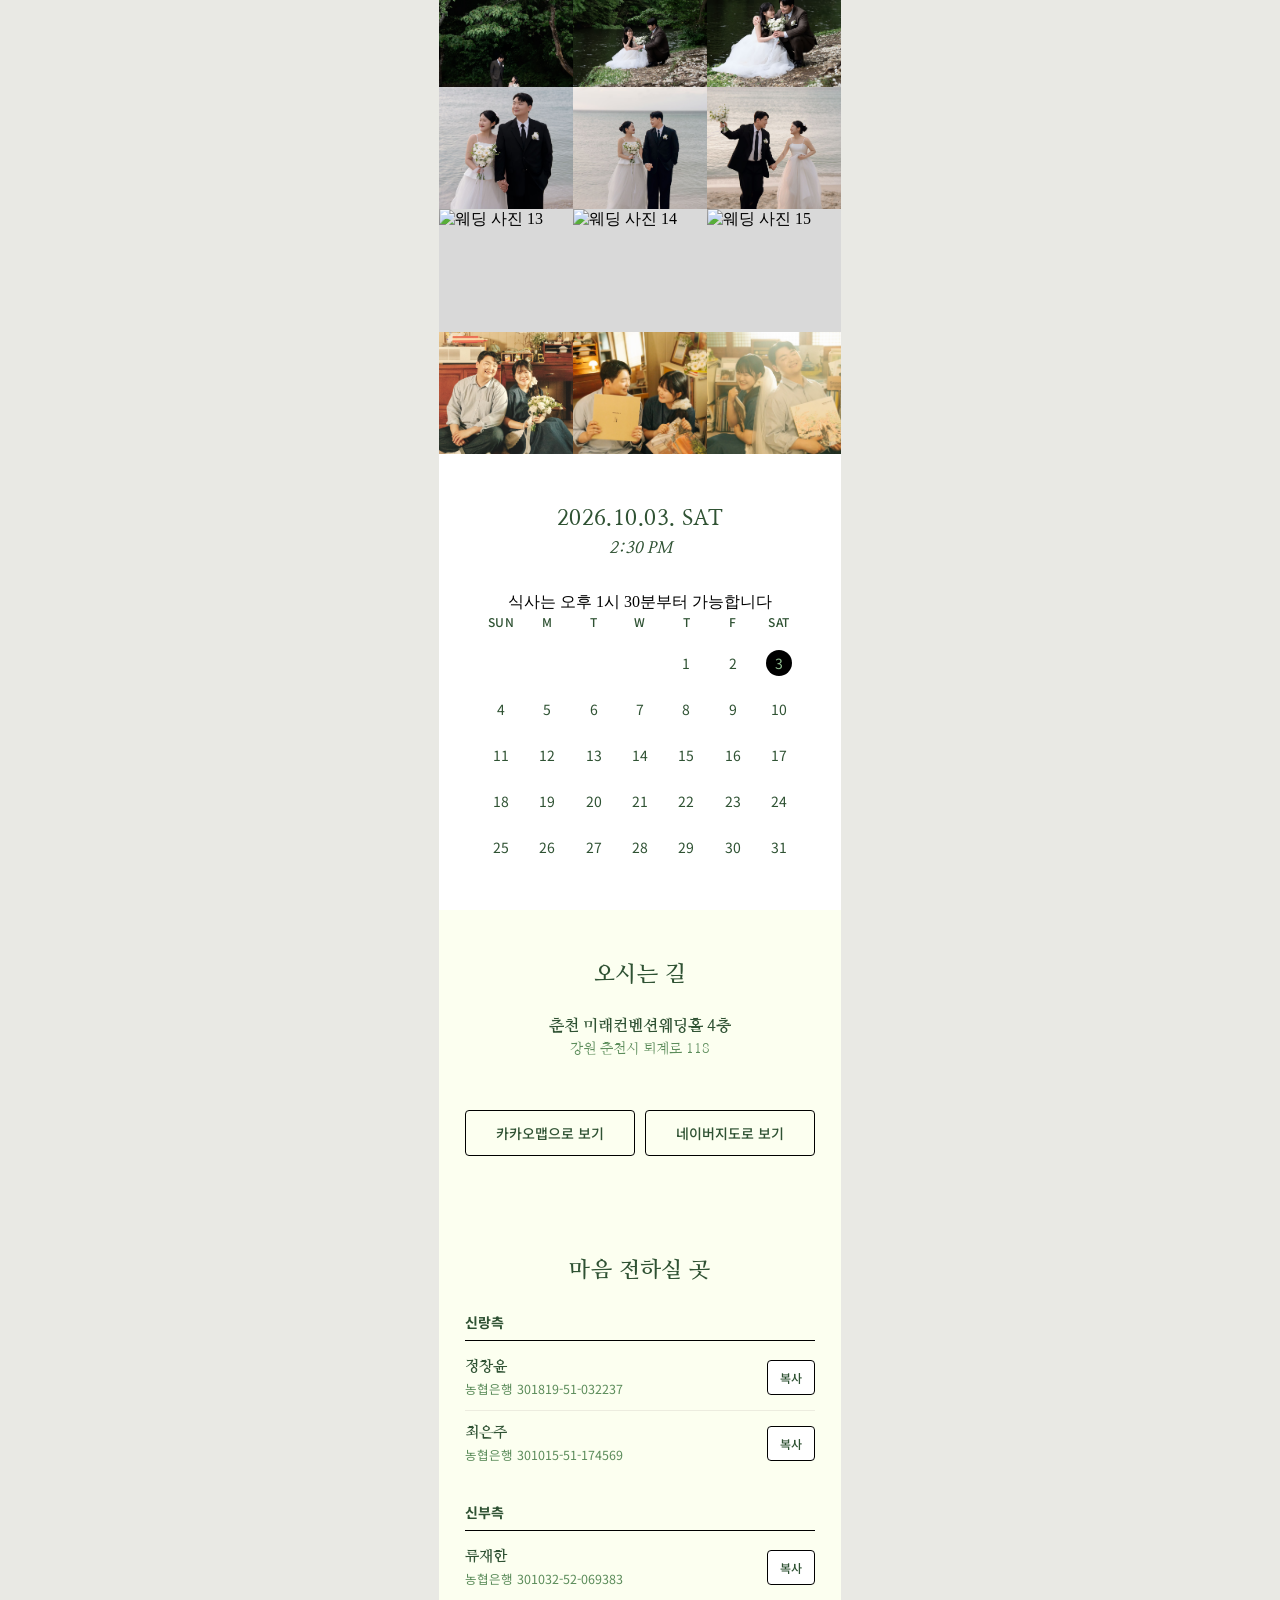
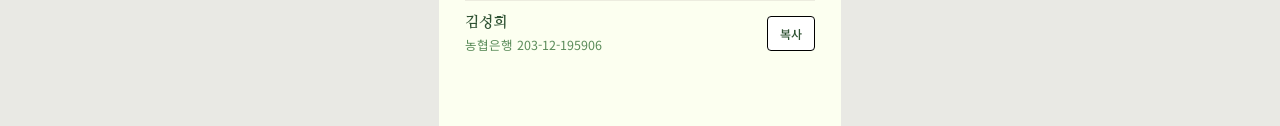
==== commit c78d39cc: "Add files via upload" ====
--- a/index.html
+++ b/index.html
@@ -91,6 +91,7 @@
   <section class="calendar-section">
     <div class="calendar-date-title">2026.10.03. SAT</div>
     <div class="calendar-time">2:30 PM</div>
+    <div class="calendar-meal-note">식사는 오후 1시 30분부터 가능합니다</div>
     <div class="calendar-grid">
       <div class="cal-weekday">SUN</div>
       <div class="cal-weekday">M</div>
@@ -150,11 +151,6 @@
       <p class="venue-addr">강원 춘천시 퇴계로 118</p>
     </div>
 
-    <div class="kakao-map-embed">
-      <!-- 카카오맵 - 지도퍼가기 -->
-      <div id="daumRoughmapContainer1786804663354" class="root_daum_roughmap root_daum_roughmap_landing"></div>
-    </div>
-
     <div class="map-buttons">
       <a class="map-btn" href="https://place.map.kakao.com/15874126" target="_blank" rel="noopener">카카오맵으로 보기</a>
       <a class="map-btn" href="https://map.naver.com/p/entry/place/13336897?placePath=%2Fhome" target="_blank" rel="noopener">네이버지도로 보기</a>
@@ -216,16 +212,5 @@
 <script src="assets/img/gallery/gallery-list.js"></script>
 <script src="assets/js/script.js"></script>
 
-<!-- 카카오맵 지도퍼가기 : 로더 스크립트 -->
-<script charset="UTF-8" class="daum_roughmap_loader_script" src="https://ssl.daumcdn.net/dmaps/map_js_init/roughmapLoader.js"></script>
-<!-- 카카오맵 지도퍼가기 : 실행 스크립트 -->
-<script charset="UTF-8">
-	new daum.roughmap.Lander({
-		"timestamp" : "1786804663354",
-		"key" : "tzyp6kkg2xy",
-		"mapWidth" : "640",
-		"mapHeight" : "360"
-	}).render();
-</script>
 </body>
 </html>
--- a/assets/css/style.css
+++ b/assets/css/style.css
@@ -1,5 +1,8 @@
 :root {
   --page-width: 402px;
+  --color-green: #2f5233;
+  --color-green-soft: #5b8c5a;
+  --color-green-bright: #8fbc8f;
 }
 * { box-sizing: border-box; }
 html, body {
@@ -74,7 +77,7 @@
   font-family: 'Nanum Myeongjo', serif;
   font-weight: 700;
   font-size: 18px;
-  color: #000;
+  color: var(--color-green);
   text-align: center;
   width: 100%;
   padding: 0 12px;
@@ -153,7 +156,7 @@
   font-family: 'Nanum Myeongjo', serif;
   font-weight: 400;
   font-size: 15px;
-  color: #000;
+  color: var(--color-green);
   text-align: center;
   position: relative;
   z-index: 1;
@@ -197,7 +200,7 @@
   font-weight: 700;
   line-height: 30px;
   white-space: nowrap;
-  color: #000;
+  color: var(--color-green);
 }
 .parents-line .role-line { font-size: 18px; }
 .parents-line .name-line { font-size: 21px; }
@@ -277,7 +280,7 @@
   font-family: 'Nanum Myeongjo', serif;
   font-weight: 700;
   font-size: 22px;
-  color: #000;
+  color: var(--color-green);
   letter-spacing: 0.02em;
 }
 .calendar-time {
@@ -285,7 +288,7 @@
   font-weight: 700;
   font-style: italic;
   font-size: 16px;
-  color: #000;
+  color: var(--color-green);
   margin-top: 6px;
   margin-bottom: 34px;
 }
@@ -302,14 +305,14 @@
   font-weight: 500;
   font-size: 12px;
   letter-spacing: 0.04em;
-  color: #000;
+  color: var(--color-green);
   text-align: center;
 }
 .cal-day {
   font-family: 'Noto Sans KR', sans-serif;
   font-weight: 400;
   font-size: 14px;
-  color: #000;
+  color: var(--color-green);
   text-align: center;
   display: flex;
   align-items: center;
@@ -318,7 +321,7 @@
 }
 .cal-day.highlight {
   background: #000;
-  color: #fff;
+  color: var(--color-green-bright);
   border-radius: 50%;
   width: 26px;
   height: 26px;
@@ -339,14 +342,14 @@
   font-family: 'Nanum Myeongjo', serif;
   font-weight: 700;
   font-size: 22px;
-  color: #000;
+  color: var(--color-green);
   letter-spacing: 0.02em;
   margin-bottom: 22px;
 }
 .location-address {
   font-family: 'Nanum Myeongjo', serif;
   text-align: center;
-  color: #000;
+  color: var(--color-green);
   margin-bottom: 22px;
 }
 .location-address .venue-name {
@@ -358,7 +361,7 @@
   font-weight: 400;
   font-size: 14px;
   margin: 0;
-  color: #555;
+  color: var(--color-green-soft);
 }
 
 .kakao-map-embed {
@@ -390,7 +393,7 @@
   font-family: 'Noto Sans KR', sans-serif;
   font-weight: 500;
   font-size: 14px;
-  color: #000;
+  color: var(--color-green);
   text-decoration: none;
   border: 1px solid #000;
   border-radius: 4px;
@@ -399,7 +402,7 @@
 }
 .map-btn:hover {
   background: #000;
-  color: #fff;
+  color: var(--color-green-bright);
 }
 
 /* ---------- ACCOUNT SECTION ---------- */
@@ -415,7 +418,7 @@
   font-family: 'Nanum Myeongjo', serif;
   font-weight: 700;
   font-size: 22px;
-  color: #000;
+  color: var(--color-green);
   letter-spacing: 0.02em;
   margin-bottom: 28px;
   text-align: center;
@@ -424,7 +427,7 @@
   font-family: 'Noto Sans KR', sans-serif;
   font-weight: 400;
   font-size: 13px;
-  color: #777;
+  color: var(--color-green-soft);
   margin-left: 6px;
 }
 .account-group {
@@ -437,7 +440,7 @@
   font-family: 'Noto Sans KR', sans-serif;
   font-weight: 700;
   font-size: 14px;
-  color: #000;
+  color: var(--color-green);
   padding-bottom: 8px;
   margin-bottom: 4px;
   border-bottom: 1px solid #000;
@@ -460,20 +463,20 @@
   font-family: 'Nanum Myeongjo', serif;
   font-weight: 700;
   font-size: 15px;
-  color: #000;
+  color: var(--color-green);
 }
 .account-bank {
   font-family: 'Noto Sans KR', sans-serif;
   font-weight: 400;
   font-size: 12.5px;
-  color: #666;
+  color: var(--color-green-soft);
 }
 .account-copy-btn {
   flex-shrink: 0;
   font-family: 'Noto Sans KR', sans-serif;
   font-weight: 500;
   font-size: 12px;
-  color: #000;
+  color: var(--color-green);
   background: #fff;
   border: 1px solid #000;
   border-radius: 4px;
@@ -484,11 +487,11 @@
 }
 .account-copy-btn:hover {
   background: #000;
-  color: #fff;
+  color: var(--color-green-bright);
 }
 .account-copy-btn.copied {
   background: #000;
-  color: #fff;
+  color: var(--color-green-bright);
 }
 
 /* ---------- LIGHTBOX MODAL ---------- */
@@ -515,7 +518,7 @@
   position: absolute;
   background: transparent;
   border: none;
-  color: #fff;
+  color: var(--color-green-bright);
   cursor: pointer;
   line-height: 1;
 }
@@ -542,7 +545,7 @@
   bottom: 18px;
   left: 50%;
   transform: translateX(-50%);
-  color: #fff;
+  color: var(--color-green-bright);
   font-family: 'Noto Sans KR', sans-serif;
   font-size: 13px;
   letter-spacing: 0.05em;
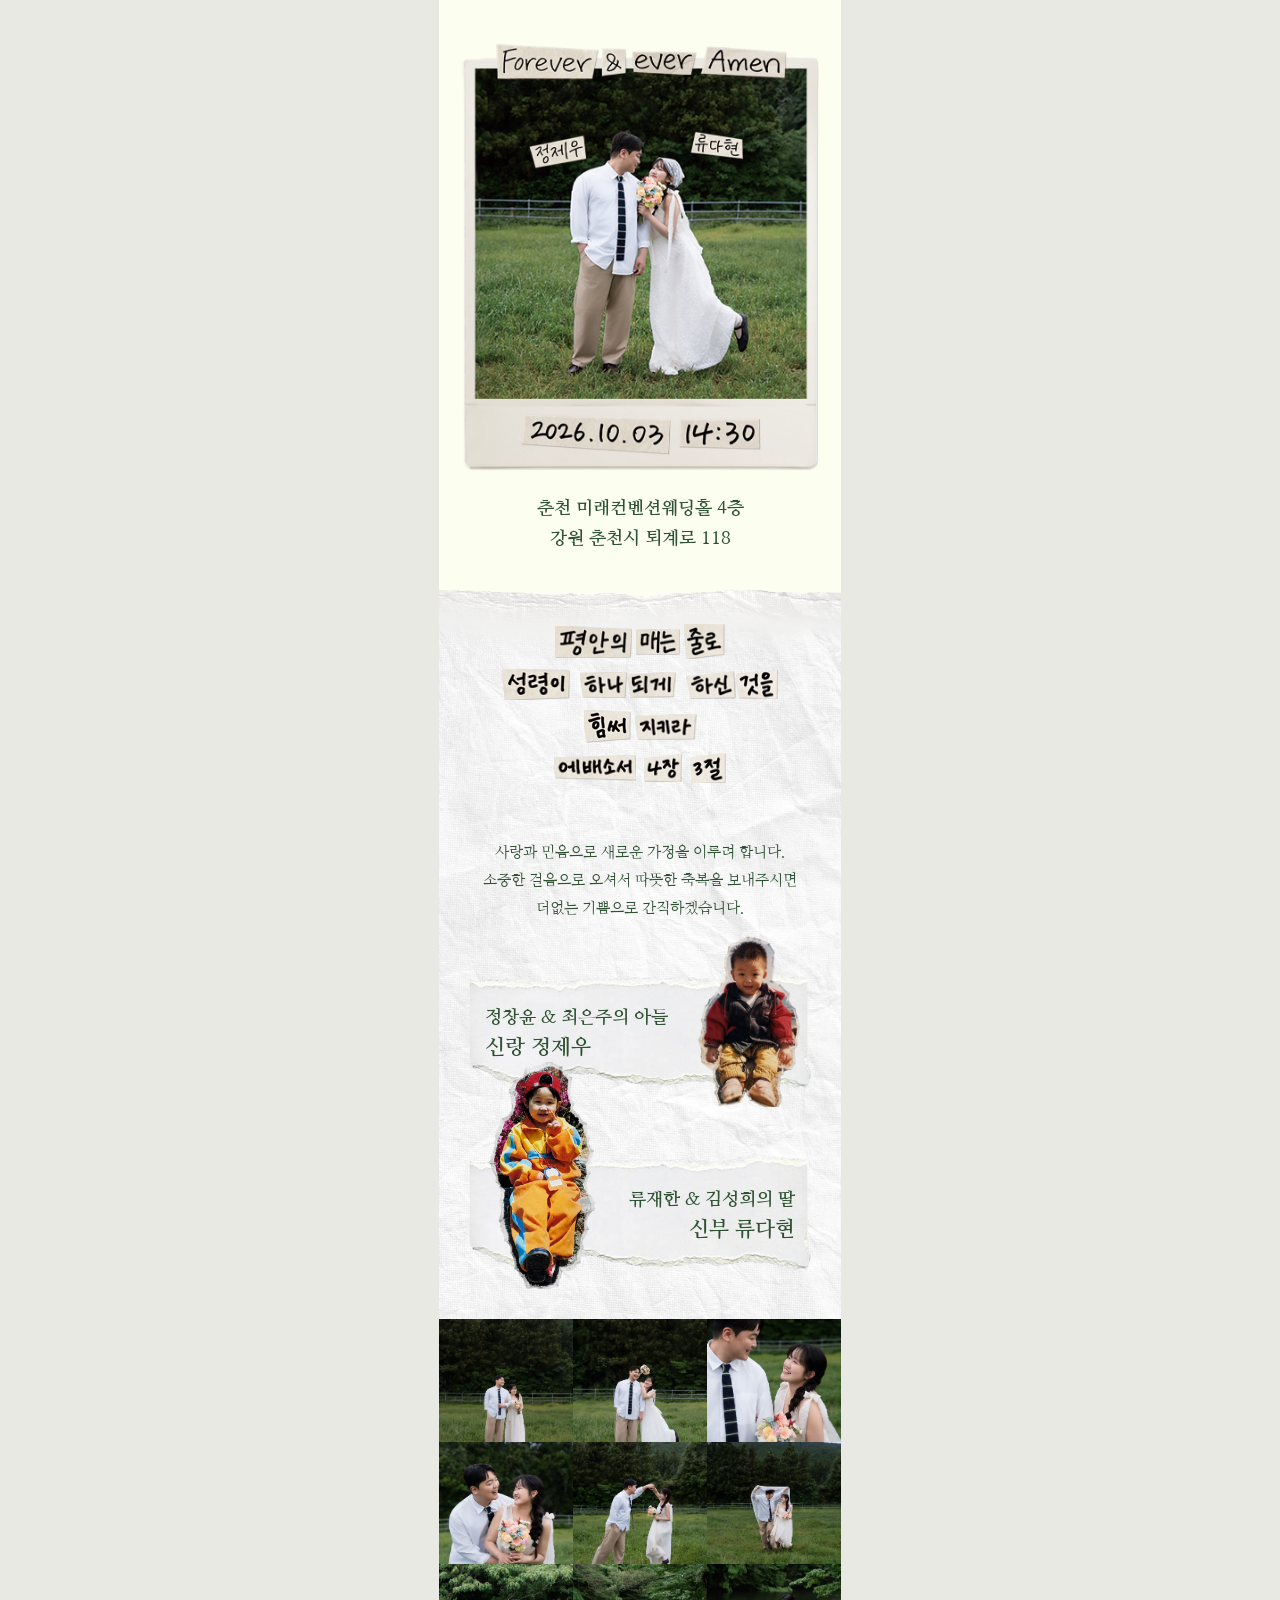
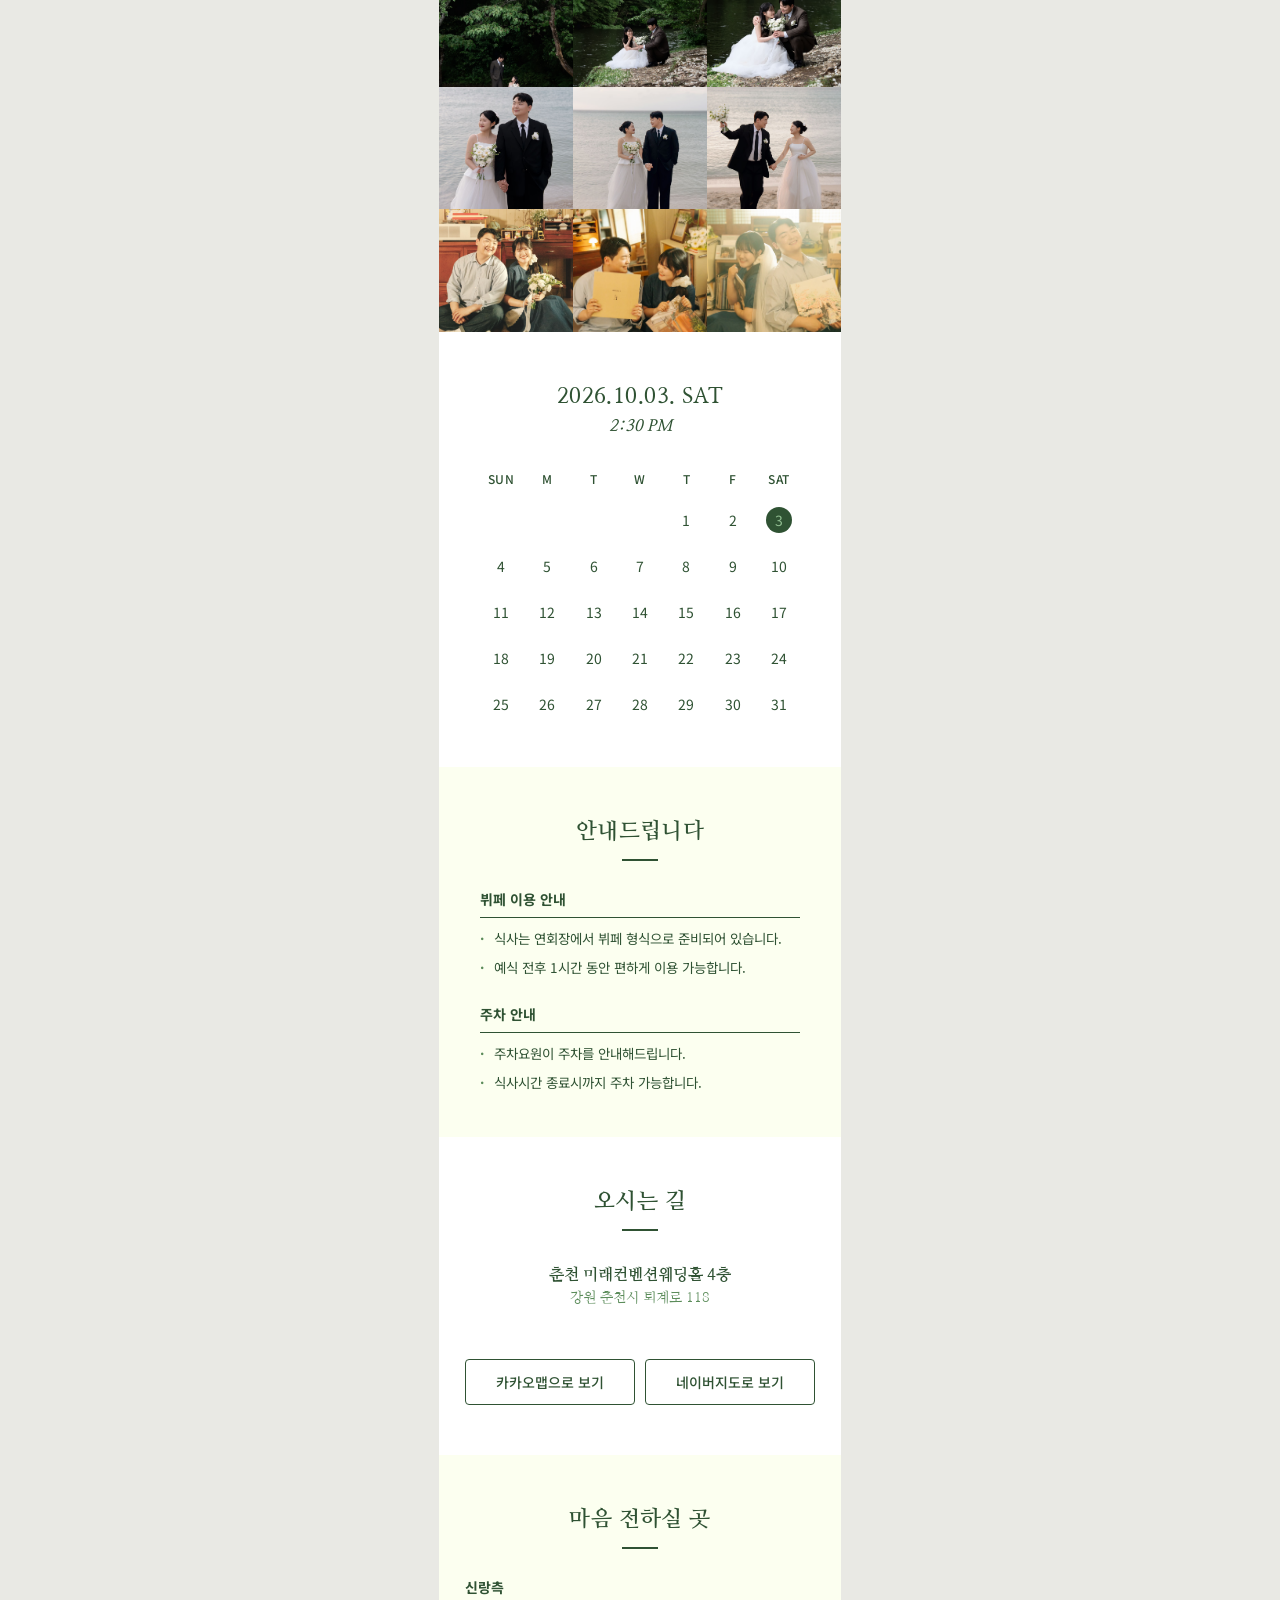
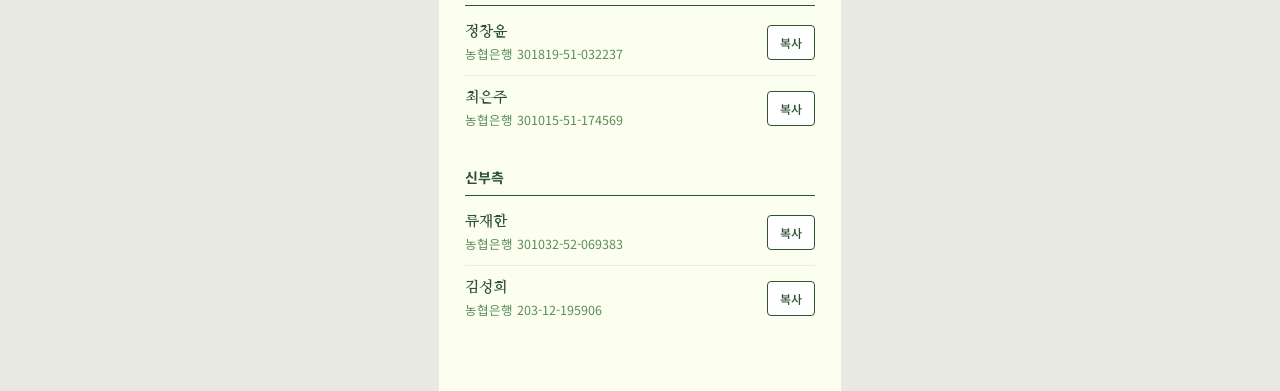
==== commit 4fd4f7ad: "Add files via upload" ====
--- a/index.html
+++ b/index.html
@@ -3,7 +3,14 @@
 <head>
 <meta charset="UTF-8">
 <meta name="viewport" content="width=device-width, initial-scale=1.0">
-<title>정제우 ♥ 청첩장</title>
+<title>정제우 ♥ 류다현 청첩장</title>
+<meta name="description" content="정제우 ♥ 류다현 결혼합니다. 2026년 10월 3일 토요일 오후 2시 30분, 춘천 미래컨벤션웨딩홀 4층.">
+<meta property="og:title" content="정제우 ♥ 류다현 결혼합니다">
+<meta property="og:description" content="2026년 10월 3일 토요일 오후 2시 30분 · 춘천 미래컨벤션웨딩홀 4층">
+<meta property="og:image" content="https://jhue8307.github.io/wedding/assets/img/hero/main-photo.png">
+<meta property="og:url" content="https://jhue8307.github.io/wedding/">
+<meta property="og:type" content="website">
+<meta name="twitter:card" content="summary_large_image">
 <link rel="preconnect" href="https://fonts.googleapis.com">
 <link rel="preconnect" href="https://fonts.gstatic.com" crossorigin>
 <link href="https://fonts.googleapis.com/css2?family=Nanum+Myeongjo:wght@400;700;800&family=Inter:wght@400;700&family=Noto+Sans+KR:wght@400;500;700&display=swap" rel="stylesheet">
@@ -17,7 +24,7 @@
     <div class="hero-photo-frame">
       <div class="hero-photo-composite">
         <div class="hero-main-photo">
-          <img src="assets/img/hero/main-photo.png" alt="정제우 ♥ 류다현 - Forever & ever Amen - 2026.10.03 14:30">
+          <img src="assets/img/hero/main-photo.png" alt="정제우 ♥ 류다현 - Forever &amp; ever Amen - 2026.10.03 14:30">
         </div>
       </div>
     </div>
@@ -91,7 +98,6 @@
   <section class="calendar-section">
     <div class="calendar-date-title">2026.10.03. SAT</div>
     <div class="calendar-time">2:30 PM</div>
-    <div class="calendar-meal-note">식사는 오후 1시 30분부터 가능합니다</div>
     <div class="calendar-grid">
       <div class="cal-weekday">SUN</div>
       <div class="cal-weekday">M</div>
@@ -143,9 +149,30 @@
     </div>
   </section>
 
+  <!-- INFO SECTION -->
+  <section class="info-section">
+    <div class="section-title-banner"><span class="title-text">안내드립니다</span></div>
+
+    <div class="info-group">
+      <div class="info-group-title">뷔페 이용 안내</div>
+      <ul class="info-list">
+        <li>식사는 연회장에서 뷔페 형식으로 준비되어 있습니다.</li>
+        <li>예식 전후 1시간 동안 편하게 이용 가능합니다.</li>
+      </ul>
+    </div>
+
+    <div class="info-group">
+      <div class="info-group-title">주차 안내</div>
+      <ul class="info-list">
+        <li>주차요원이 주차를 안내해드립니다.</li>
+        <li>식사시간 종료시까지 주차 가능합니다.</li>
+      </ul>
+    </div>
+  </section>
+
   <!-- LOCATION SECTION -->
   <section class="location-section">
-    <div class="location-title">오시는 길</div>
+    <div class="section-title-banner"><span class="title-text">오시는 길</span></div>
     <div class="location-address">
       <p class="venue-name">춘천 미래컨벤션웨딩홀 4층</p>
       <p class="venue-addr">강원 춘천시 퇴계로 118</p>
@@ -159,7 +186,7 @@
 
   <!-- ACCOUNT SECTION -->
   <section class="account-section">
-    <div class="account-title">마음 전하실 곳</div>
+    <div class="section-title-banner"><span class="title-text">마음 전하실 곳</span></div>
 
     <div class="account-group">
       <div class="account-group-title">신랑측</div>
--- a/assets/css/style.css
+++ b/assets/css/style.css
@@ -5,6 +5,35 @@
   --color-green-bright: #8fbc8f;
 }
 * { box-sizing: border-box; }
+
+/* ---------- SECTION TITLE BANNER (심플 밑줄 스타일) ---------- */
+.section-title-banner {
+  position: relative;
+  width: 100%;
+  display: flex;
+  align-items: center;
+  justify-content: center;
+  padding-bottom: 16px;
+  margin-bottom: 28px;
+}
+.section-title-banner::after {
+  content: "";
+  position: absolute;
+  bottom: 0;
+  left: 50%;
+  transform: translateX(-50%);
+  width: 36px;
+  height: 2px;
+  background: var(--color-green);
+}
+.section-title-banner .title-text {
+  font-family: 'Nanum Myeongjo', serif;
+  font-weight: 700;
+  font-size: 22px;
+  color: var(--color-green);
+  letter-spacing: 0.02em;
+  text-align: center;
+}
 html, body {
   margin: 0;
   padding: 0;
@@ -320,7 +349,7 @@
   height: 26px;
 }
 .cal-day.highlight {
-  background: #000;
+  background: var(--color-green);
   color: var(--color-green-bright);
   border-radius: 50%;
   width: 26px;
@@ -328,23 +357,67 @@
   margin: 0 auto;
 }
 
+/* ---------- INFO SECTION ---------- */
+.info-section {
+  background: #fcfff0;
+  display: flex;
+  flex-direction: column;
+  align-items: center;
+  padding: 50px 24px 44px;
+  width: 100%;
+}
+.info-group {
+  width: 100%;
+  max-width: 320px;
+  margin-bottom: 26px;
+}
+.info-group:last-child { margin-bottom: 0; }
+.info-group-title {
+  font-family: 'Noto Sans KR', sans-serif;
+  font-weight: 700;
+  font-size: 14px;
+  color: var(--color-green);
+  padding-bottom: 8px;
+  margin-bottom: 10px;
+  border-bottom: 1px solid var(--color-green);
+}
+.info-list {
+  list-style: none;
+  margin: 0;
+  padding: 0;
+  width: 100%;
+  display: flex;
+  flex-direction: column;
+  gap: 8px;
+}
+.info-list li {
+  position: relative;
+  padding-left: 14px;
+  font-family: 'Noto Sans KR', sans-serif;
+  font-weight: 400;
+  font-size: 13.5px;
+  line-height: 21px;
+  color: var(--color-green);
+  text-align: left;
+}
+.info-list li::before {
+  content: "·";
+  position: absolute;
+  left: 0;
+  top: 0;
+  color: var(--color-green-soft);
+  font-weight: 700;
+}
+
 /* ---------- LOCATION SECTION ---------- */
 .location-section {
-  background: #fcfff0;
+  background: #ffffff;
   display: flex;
   flex-direction: column;
   align-items: center;
   padding: 50px 24px;
   width: 100%;
   gap: 6px;
-}
-.location-title {
-  font-family: 'Nanum Myeongjo', serif;
-  font-weight: 700;
-  font-size: 22px;
-  color: var(--color-green);
-  letter-spacing: 0.02em;
-  margin-bottom: 22px;
 }
 .location-address {
   font-family: 'Nanum Myeongjo', serif;
@@ -364,22 +437,6 @@
   color: var(--color-green-soft);
 }
 
-.kakao-map-embed {
-  width: 100%;
-  max-width: 350px;
-  aspect-ratio: 640 / 360;
-  position: relative;
-  overflow: hidden;
-  border: 1px solid #e5e5df;
-}
-.kakao-map-embed .root_daum_roughmap {
-  width: 100% !important;
-}
-.kakao-map-embed iframe {
-  width: 100% !important;
-  height: 100% !important;
-}
-
 .map-buttons {
   display: flex;
   gap: 10px;
@@ -395,13 +452,13 @@
   font-size: 14px;
   color: var(--color-green);
   text-decoration: none;
-  border: 1px solid #000;
+  border: 1px solid var(--color-green);
   border-radius: 4px;
   padding: 12px 8px;
   transition: background 0.2s ease, color 0.2s ease;
 }
 .map-btn:hover {
-  background: #000;
+  background: var(--color-green);
   color: var(--color-green-bright);
 }
 
@@ -414,22 +471,6 @@
   padding: 50px 24px 60px;
   width: 100%;
 }
-.account-title {
-  font-family: 'Nanum Myeongjo', serif;
-  font-weight: 700;
-  font-size: 22px;
-  color: var(--color-green);
-  letter-spacing: 0.02em;
-  margin-bottom: 28px;
-  text-align: center;
-}
-.account-title-sub {
-  font-family: 'Noto Sans KR', sans-serif;
-  font-weight: 400;
-  font-size: 13px;
-  color: var(--color-green-soft);
-  margin-left: 6px;
-}
 .account-group {
   width: 100%;
   max-width: 350px;
@@ -443,7 +484,7 @@
   color: var(--color-green);
   padding-bottom: 8px;
   margin-bottom: 4px;
-  border-bottom: 1px solid #000;
+  border-bottom: 1px solid var(--color-green);
 }
 .account-row {
   display: flex;
@@ -478,7 +519,7 @@
   font-size: 12px;
   color: var(--color-green);
   background: #fff;
-  border: 1px solid #000;
+  border: 1px solid var(--color-green);
   border-radius: 4px;
   padding: 8px 12px;
   cursor: pointer;
@@ -486,11 +527,11 @@
   transition: background 0.2s ease, color 0.2s ease;
 }
 .account-copy-btn:hover {
-  background: #000;
+  background: var(--color-green);
   color: var(--color-green-bright);
 }
 .account-copy-btn.copied {
-  background: #000;
+  background: var(--color-green);
   color: var(--color-green-bright);
 }
 
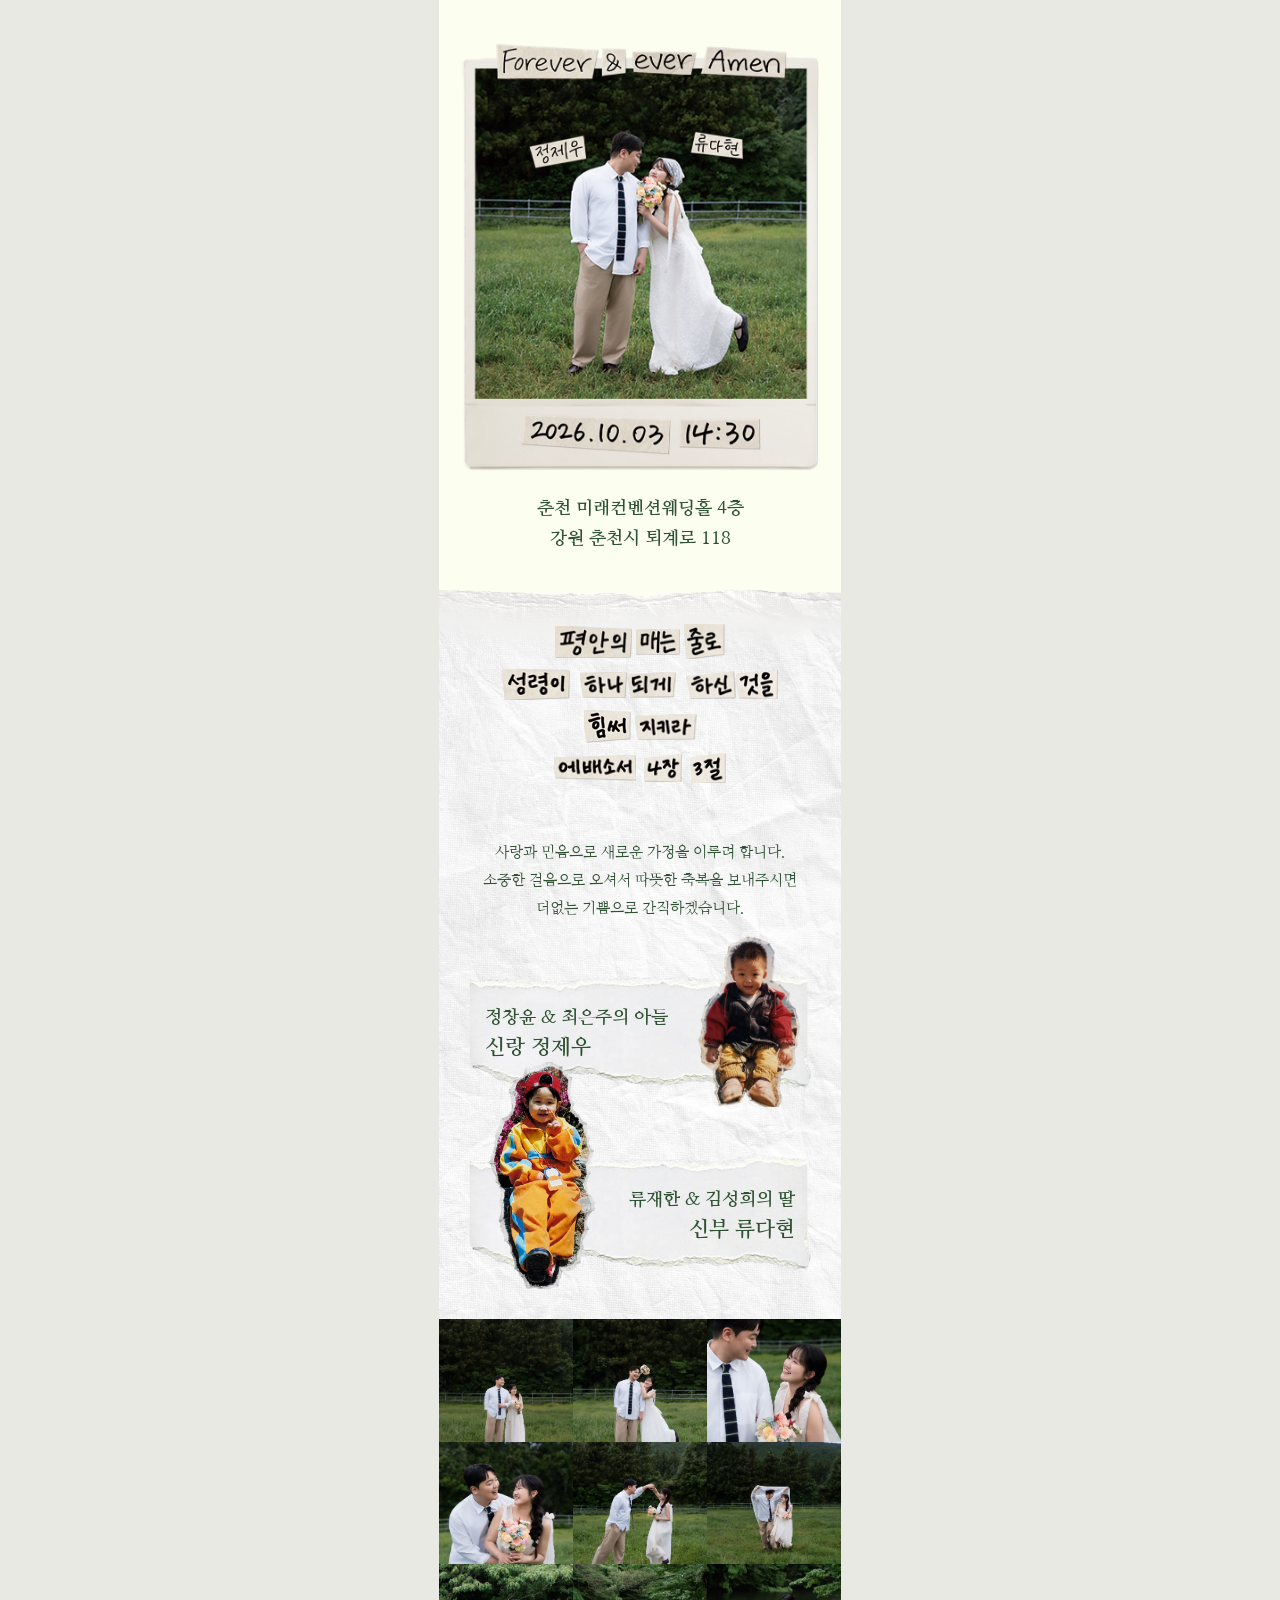
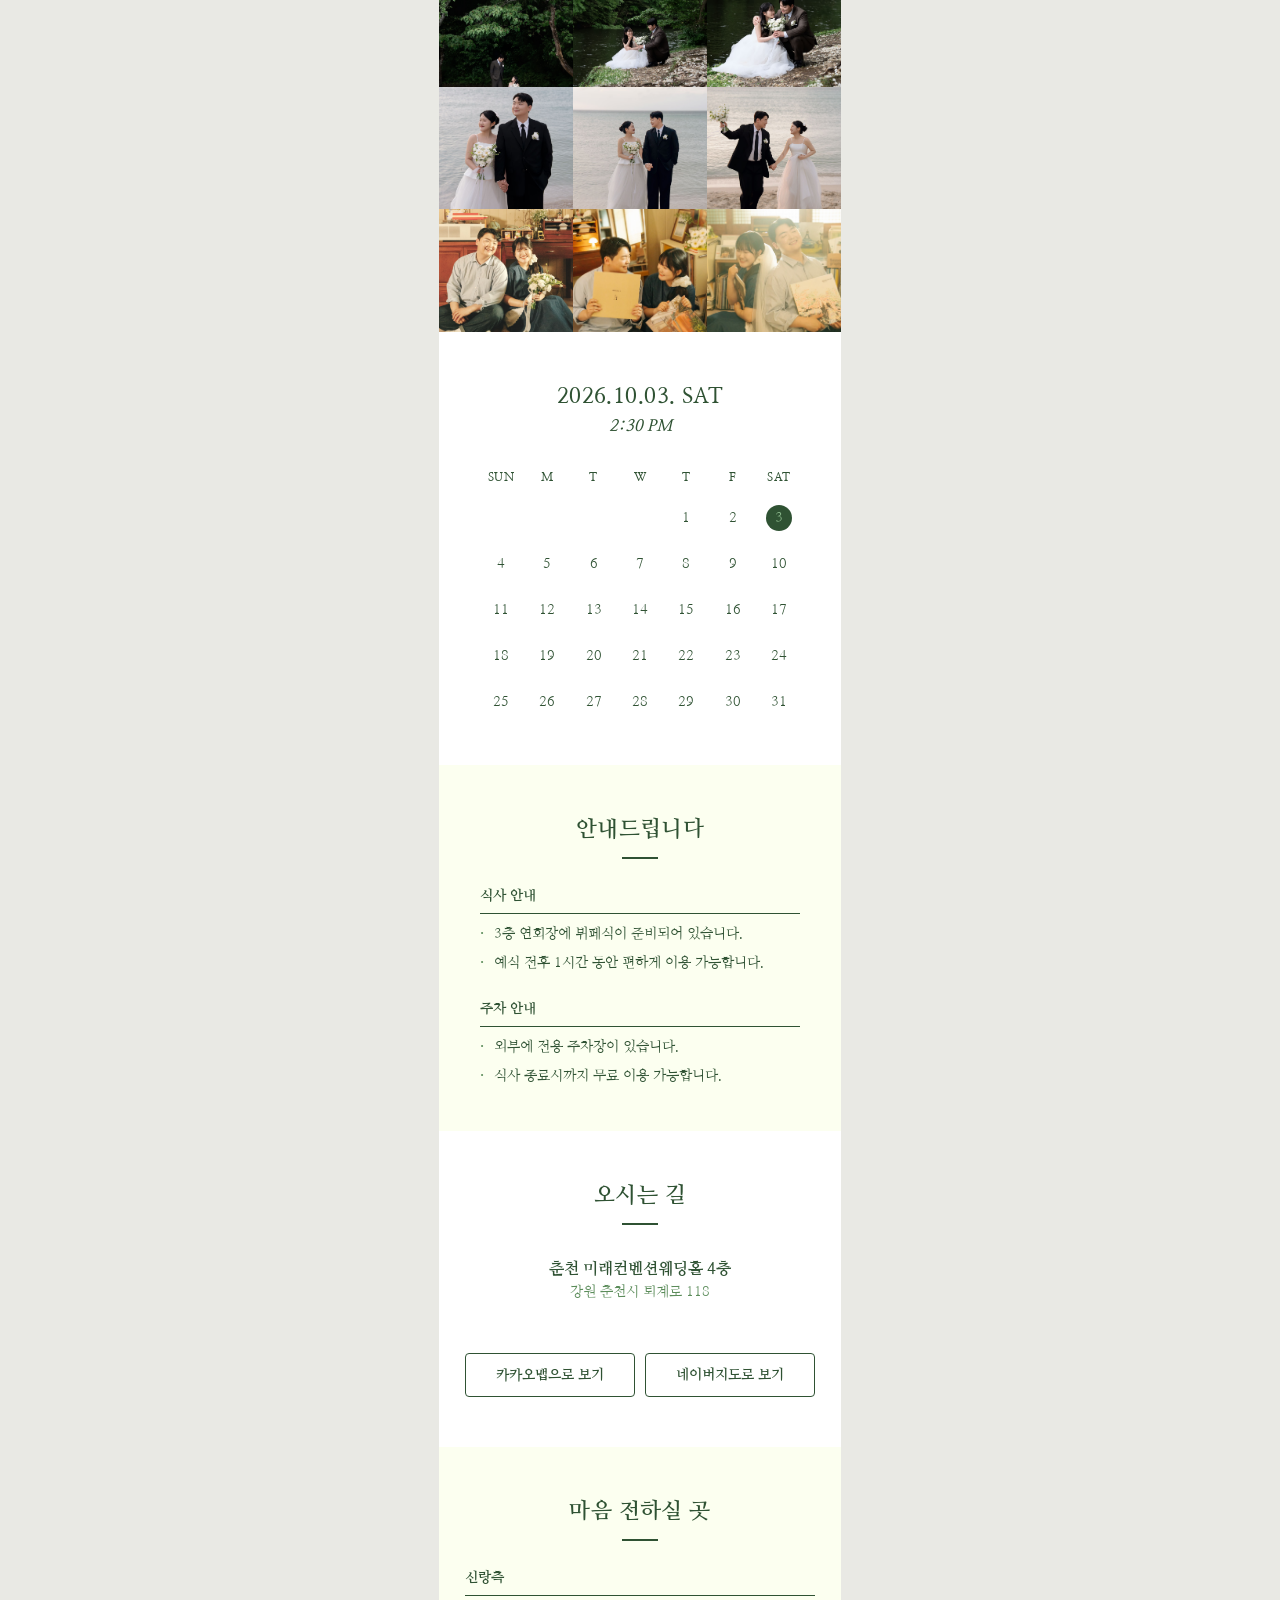
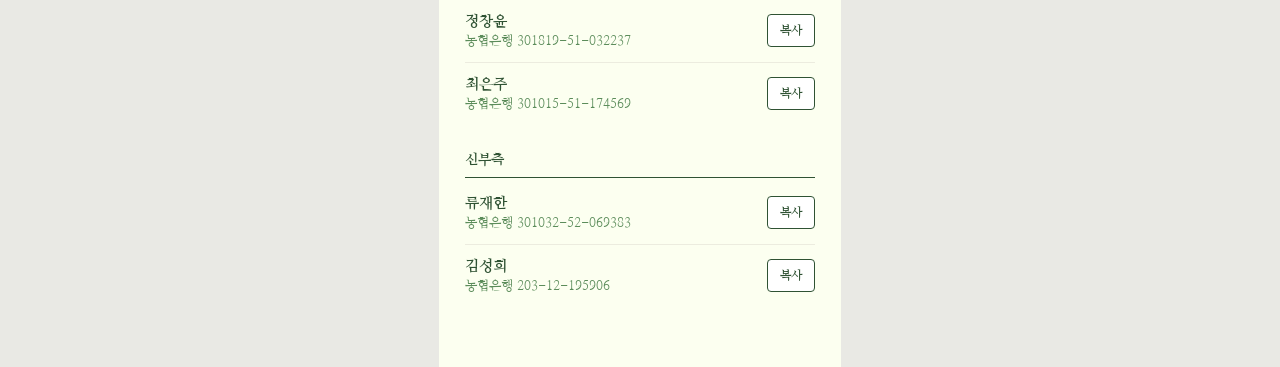
==== commit bb671c9b: "Add files via upload" ====
--- a/index.html
+++ b/index.html
@@ -13,7 +13,7 @@
 <meta name="twitter:card" content="summary_large_image">
 <link rel="preconnect" href="https://fonts.googleapis.com">
 <link rel="preconnect" href="https://fonts.gstatic.com" crossorigin>
-<link href="https://fonts.googleapis.com/css2?family=Nanum+Myeongjo:wght@400;700;800&family=Inter:wght@400;700&family=Noto+Sans+KR:wght@400;500;700&display=swap" rel="stylesheet">
+<link href="https://fonts.googleapis.com/css2?family=Nanum+Myeongjo:wght@400;700;800&display=swap" rel="stylesheet">
 <link rel="stylesheet" href="assets/css/style.css">
 </head>
 <body>
@@ -154,9 +154,9 @@
     <div class="section-title-banner"><span class="title-text">안내드립니다</span></div>
 
     <div class="info-group">
-      <div class="info-group-title">뷔페 이용 안내</div>
+      <div class="info-group-title">식사 안내</div>
       <ul class="info-list">
-        <li>식사는 연회장에서 뷔페 형식으로 준비되어 있습니다.</li>
+        <li>3층 연회장에 뷔페식이 준비되어 있습니다.</li>
         <li>예식 전후 1시간 동안 편하게 이용 가능합니다.</li>
       </ul>
     </div>
@@ -164,8 +164,8 @@
     <div class="info-group">
       <div class="info-group-title">주차 안내</div>
       <ul class="info-list">
-        <li>주차요원이 주차를 안내해드립니다.</li>
-        <li>식사시간 종료시까지 주차 가능합니다.</li>
+        <li>외부에 전용 주차장이 있습니다.</li>
+        <li>식사 종료시까지 무료 이용 가능합니다.</li>
       </ul>
     </div>
   </section>
--- a/assets/css/style.css
+++ b/assets/css/style.css
@@ -330,15 +330,15 @@
   max-width: 320px;
 }
 .cal-weekday {
-  font-family: 'Noto Sans KR', sans-serif;
-  font-weight: 500;
+  font-family: 'Nanum Myeongjo', serif;
+  font-weight: 700;
   font-size: 12px;
   letter-spacing: 0.04em;
   color: var(--color-green);
   text-align: center;
 }
 .cal-day {
-  font-family: 'Noto Sans KR', sans-serif;
+  font-family: 'Nanum Myeongjo', serif;
   font-weight: 400;
   font-size: 14px;
   color: var(--color-green);
@@ -373,7 +373,7 @@
 }
 .info-group:last-child { margin-bottom: 0; }
 .info-group-title {
-  font-family: 'Noto Sans KR', sans-serif;
+  font-family: 'Nanum Myeongjo', serif;
   font-weight: 700;
   font-size: 14px;
   color: var(--color-green);
@@ -393,7 +393,7 @@
 .info-list li {
   position: relative;
   padding-left: 14px;
-  font-family: 'Noto Sans KR', sans-serif;
+  font-family: 'Nanum Myeongjo', serif;
   font-weight: 400;
   font-size: 13.5px;
   line-height: 21px;
@@ -447,8 +447,8 @@
 .map-btn {
   flex: 1;
   text-align: center;
-  font-family: 'Noto Sans KR', sans-serif;
-  font-weight: 500;
+  font-family: 'Nanum Myeongjo', serif;
+  font-weight: 700;
   font-size: 14px;
   color: var(--color-green);
   text-decoration: none;
@@ -478,7 +478,7 @@
 }
 .account-group:last-child { margin-bottom: 0; }
 .account-group-title {
-  font-family: 'Noto Sans KR', sans-serif;
+  font-family: 'Nanum Myeongjo', serif;
   font-weight: 700;
   font-size: 14px;
   color: var(--color-green);
@@ -507,15 +507,15 @@
   color: var(--color-green);
 }
 .account-bank {
-  font-family: 'Noto Sans KR', sans-serif;
+  font-family: 'Nanum Myeongjo', serif;
   font-weight: 400;
   font-size: 12.5px;
   color: var(--color-green-soft);
 }
 .account-copy-btn {
   flex-shrink: 0;
-  font-family: 'Noto Sans KR', sans-serif;
-  font-weight: 500;
+  font-family: 'Nanum Myeongjo', serif;
+  font-weight: 700;
   font-size: 12px;
   color: var(--color-green);
   background: #fff;
@@ -587,7 +587,7 @@
   left: 50%;
   transform: translateX(-50%);
   color: var(--color-green-bright);
-  font-family: 'Noto Sans KR', sans-serif;
+  font-family: 'Nanum Myeongjo', serif;
   font-size: 13px;
   letter-spacing: 0.05em;
 }
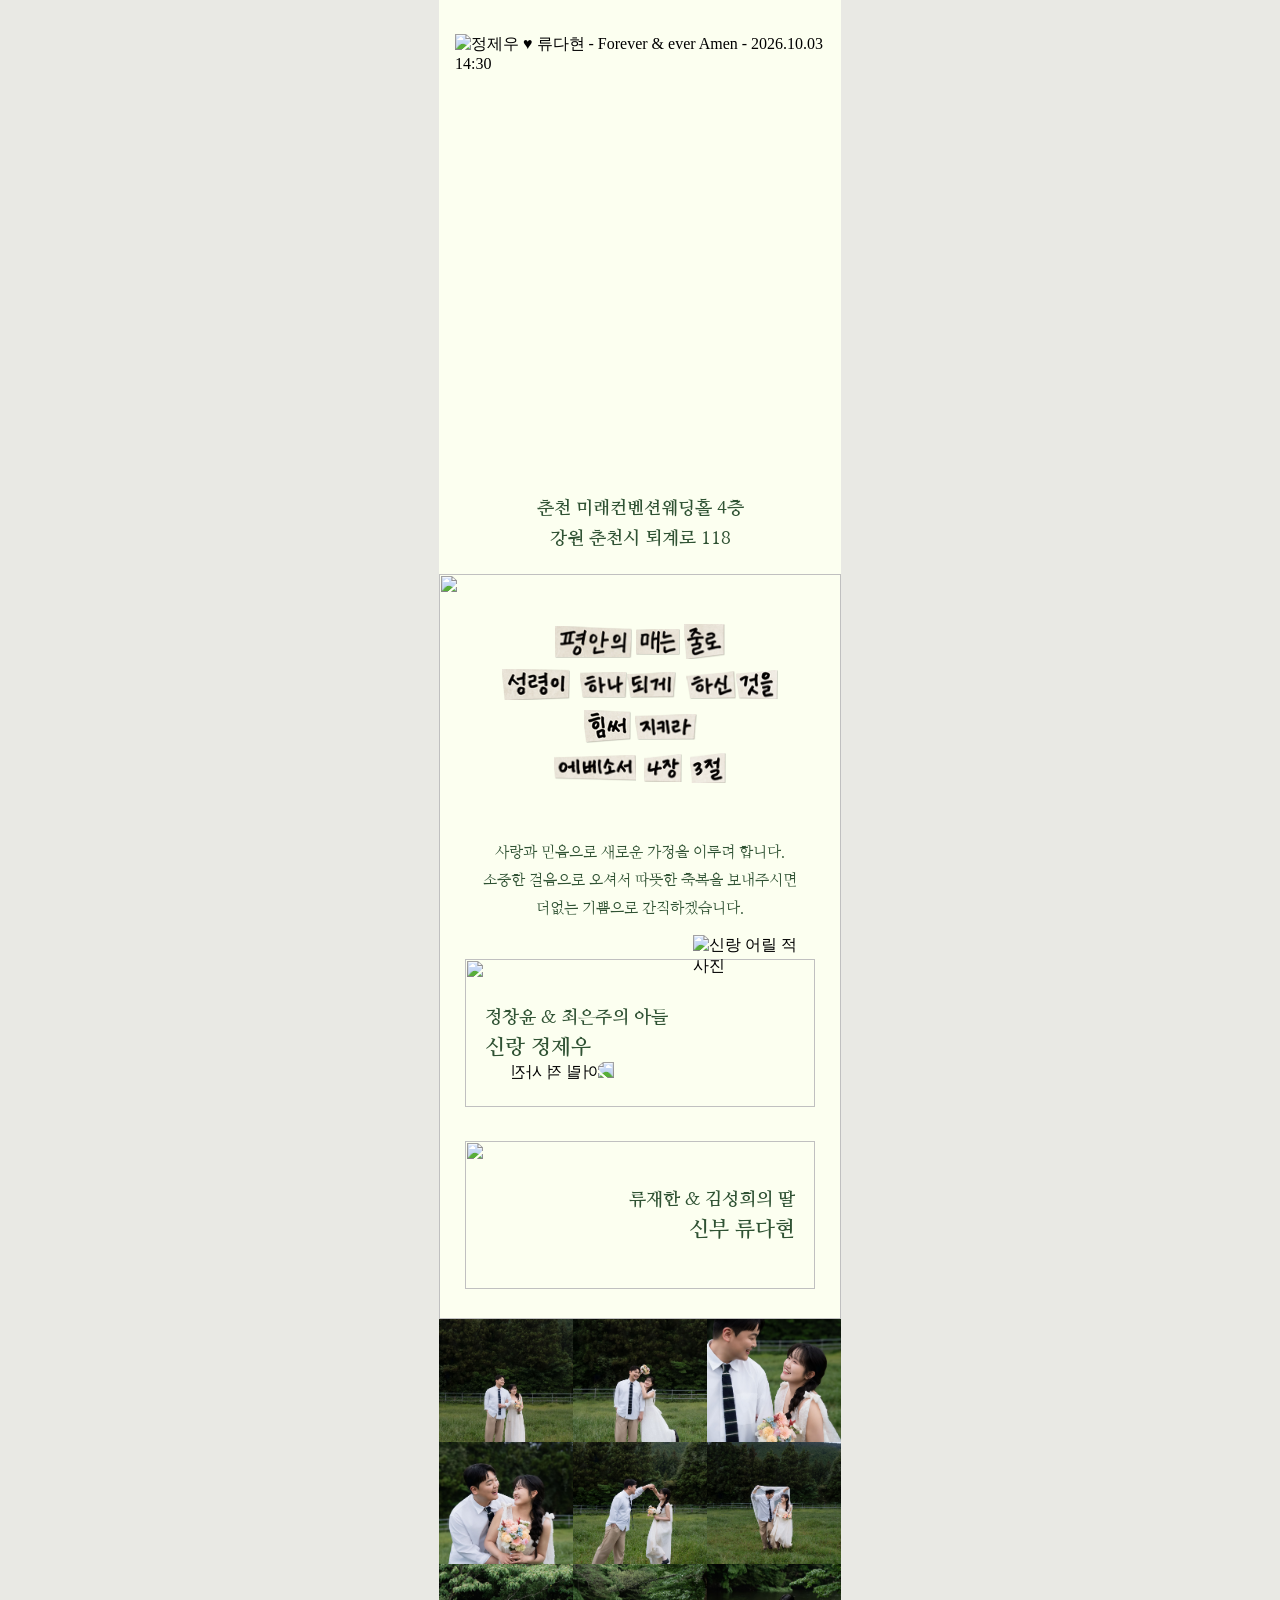
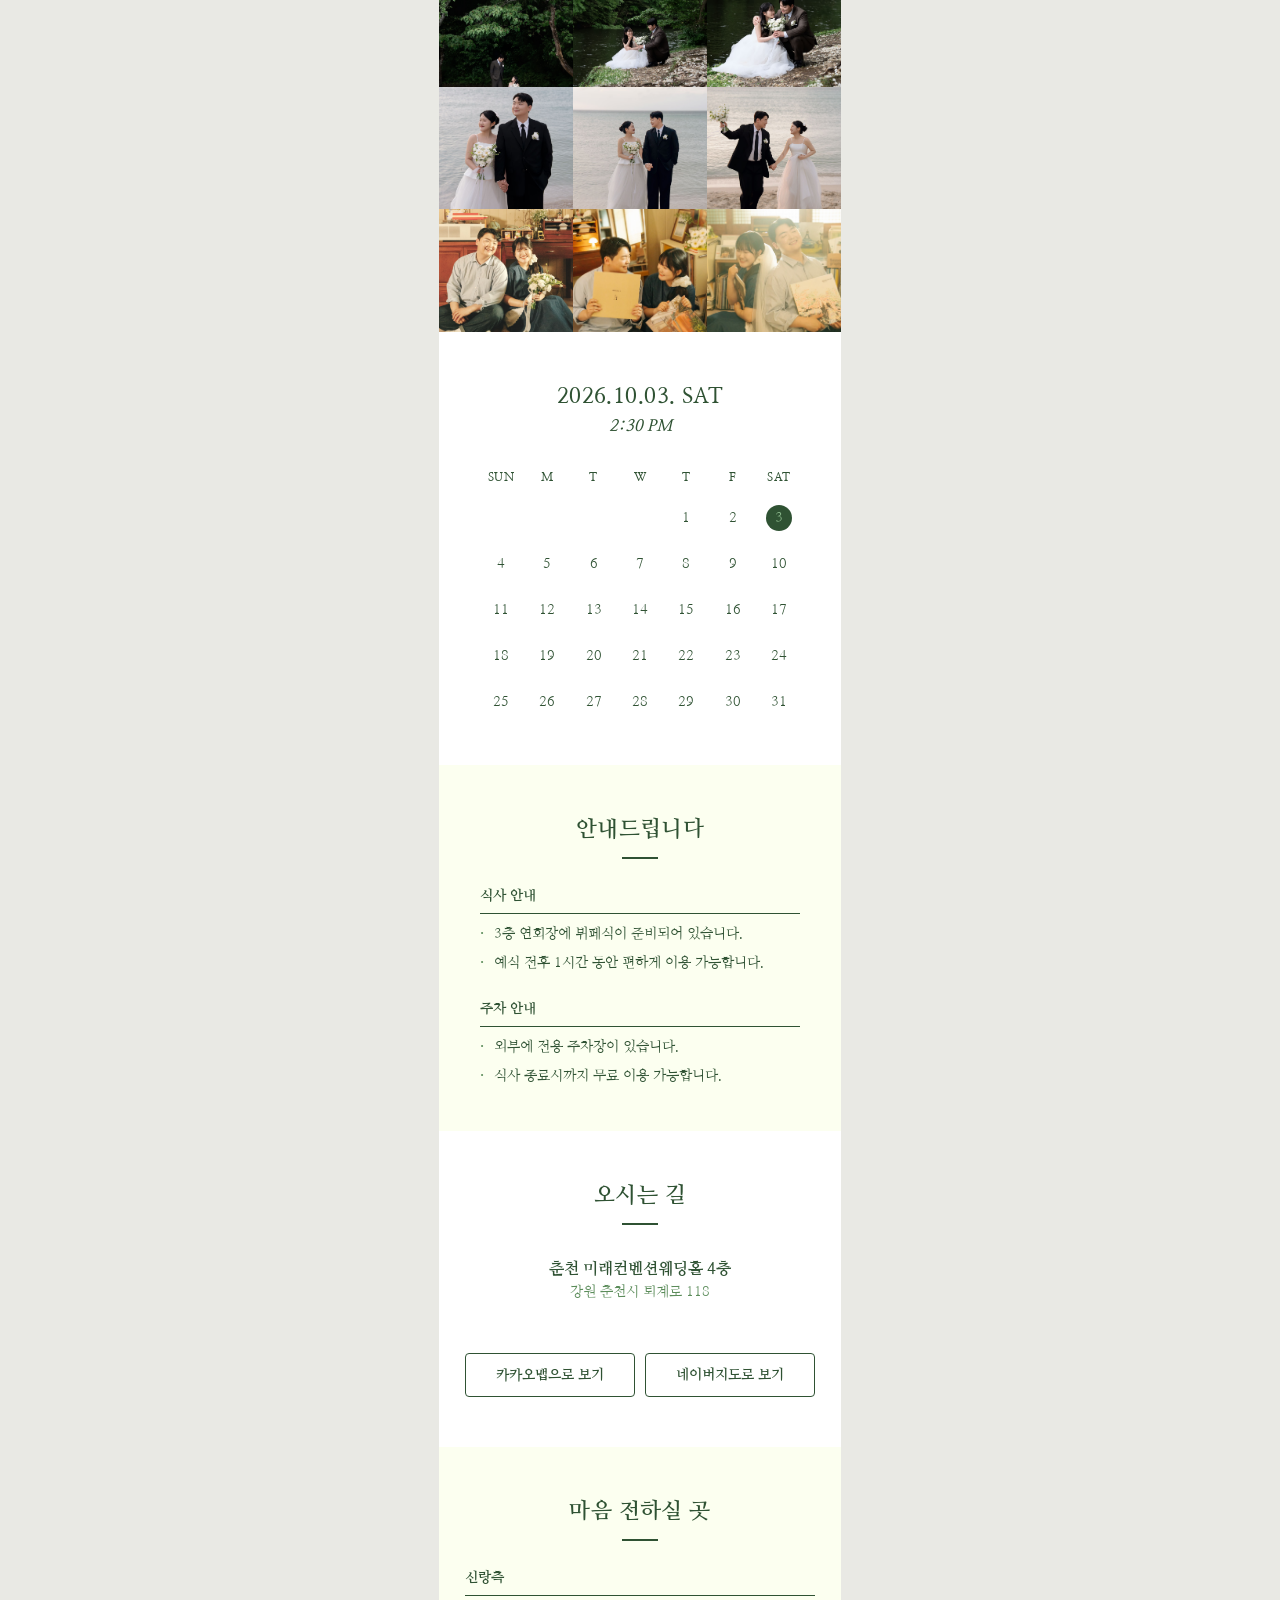
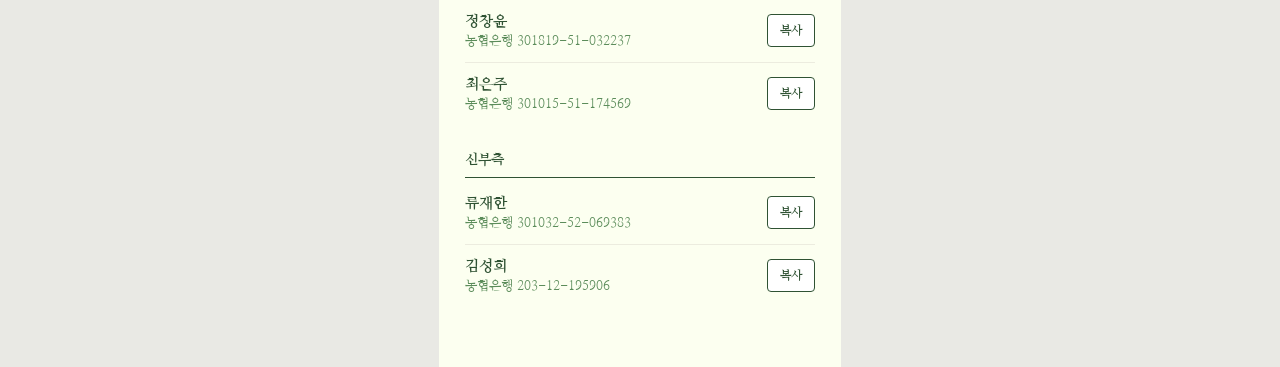
==== commit a415a51c: "Add files via upload" ====
--- a/index.html
+++ b/index.html
@@ -24,7 +24,7 @@
     <div class="hero-photo-frame">
       <div class="hero-photo-composite">
         <div class="hero-main-photo">
-          <img src="assets/img/hero/main-photo.png" alt="정제우 ♥ 류다현 - Forever &amp; ever Amen - 2026.10.03 14:30">
+          <img src="assets/img/hero/main-photo.webp" alt="정제우 ♥ 류다현 - Forever &amp; ever Amen - 2026.10.03 14:30">
         </div>
       </div>
     </div>
@@ -36,7 +36,7 @@
 
   <!-- COUPLE INFO SECTION (구절 + 인사말 + 혼주 정보) -->
   <section class="couple-info-section">
-    <img class="couple-info-bg" src="assets/img/couple/couple-info-bg.png" alt="">
+    <img class="couple-info-bg" src="assets/img/couple/couple-info-bg.webp" alt="">
 
     <div class="verse-section">
       <div class="verse-line verse-line-1">
@@ -73,19 +73,19 @@
     </div>
     <div class="parents-names-list">
       <div class="parents-line groom-line">
-        <img class="bg-torn" src="assets/img/couple/parents-bg-torn.png" alt="">
+        <img class="bg-torn" src="assets/img/couple/parents-bg-torn.webp" alt="">
         <p class="role-line">정창윤 &amp; 최은주의 아들</p>
         <p class="name-line">신랑 정제우</p>
         <div class="child-photo-wrap">
-          <img src="assets/img/couple/child-photo-groom.png" alt="신랑 어릴 적 사진">
+          <img src="assets/img/couple/child-photo-groom.webp" alt="신랑 어릴 적 사진">
         </div>
       </div>
       <div class="parents-line bride-line">
-        <img class="bg-torn" src="assets/img/couple/parents-bg-torn.png" alt="">
+        <img class="bg-torn" src="assets/img/couple/parents-bg-torn.webp" alt="">
         <p class="role-line">류재한 &amp; 김성희의 딸</p>
         <p class="name-line">신부 류다현</p>
         <div class="child-photo-wrap">
-          <img src="assets/img/couple/child-photo.png" alt="어릴 적 사진">
+          <img src="assets/img/couple/child-photo.webp" alt="어릴 적 사진">
         </div>
       </div>
     </div>
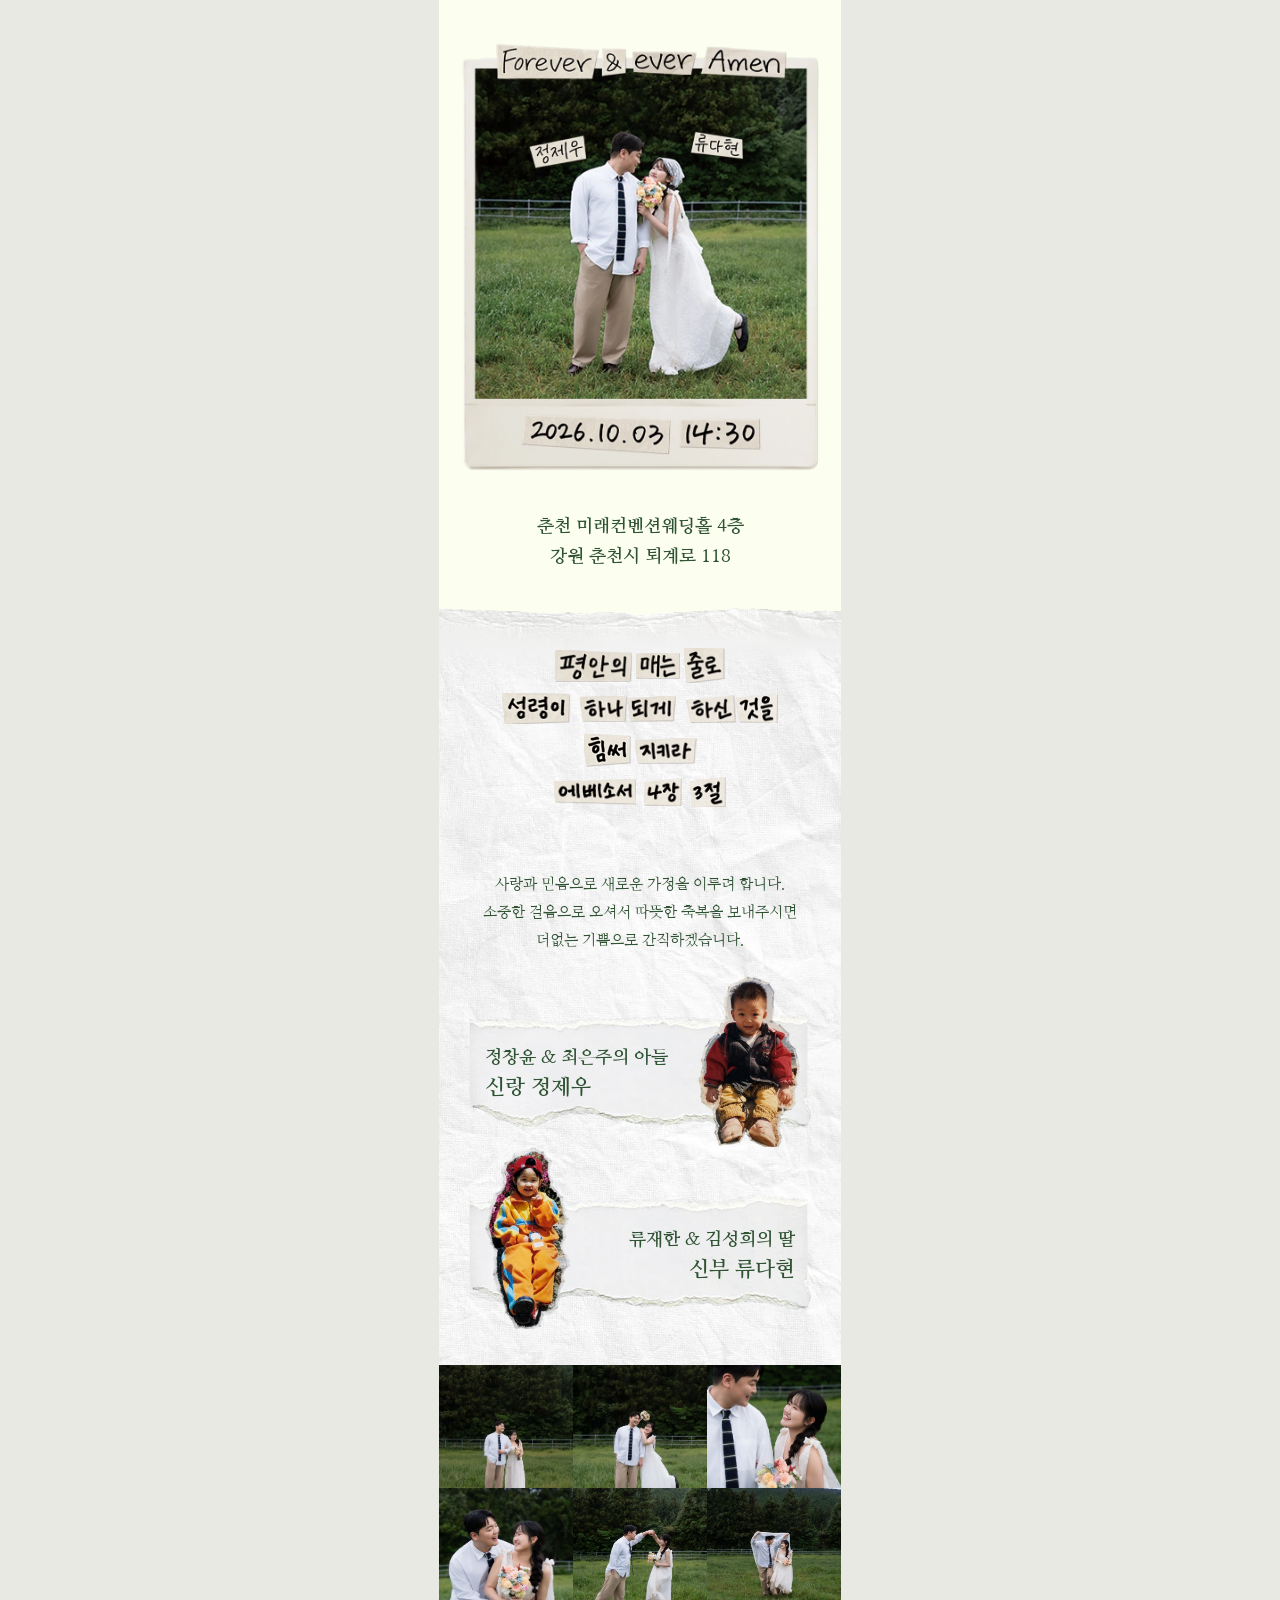
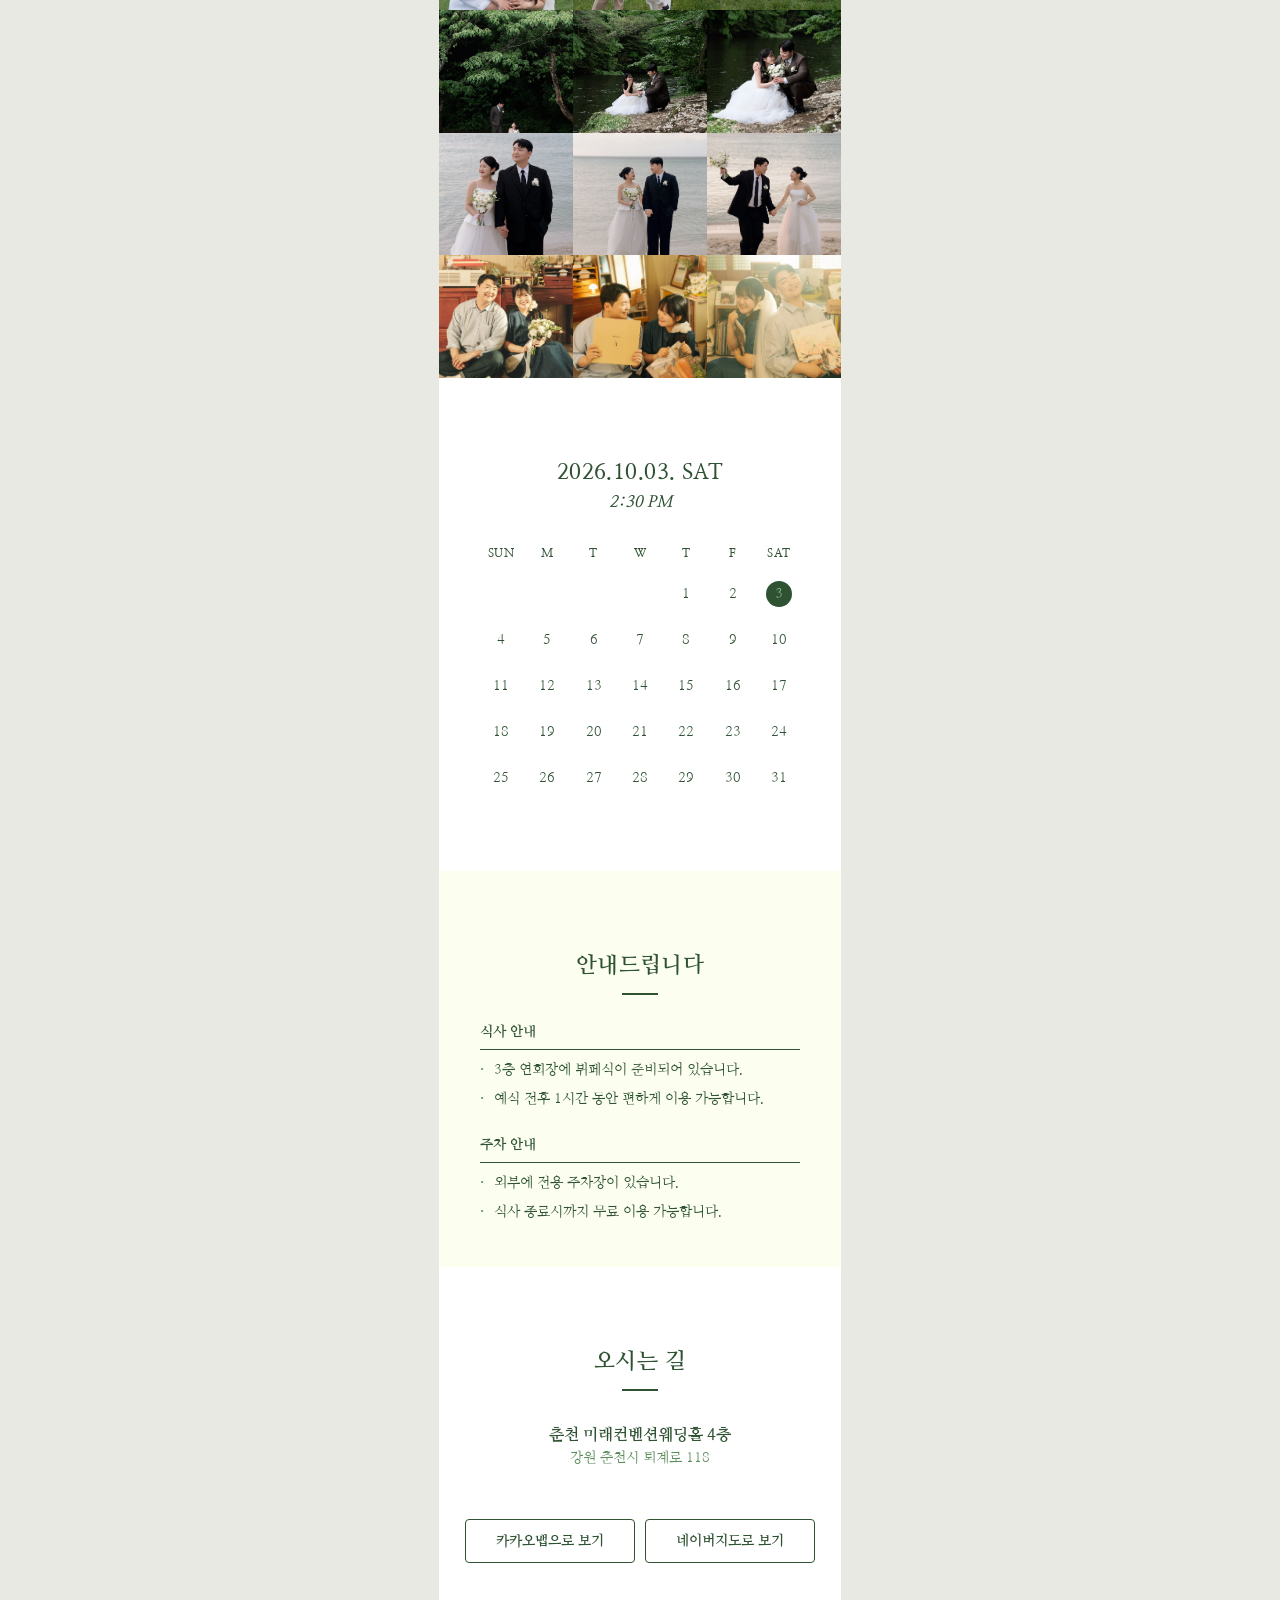
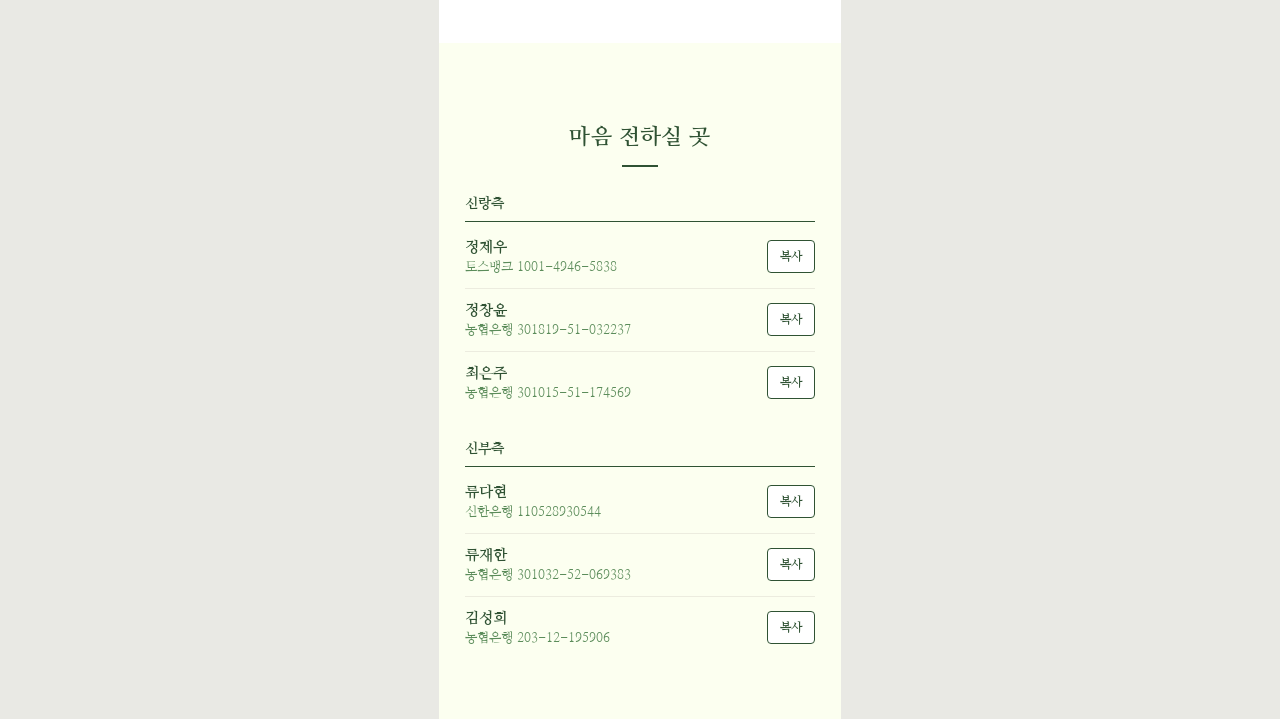
==== commit 6ca684e3: "Add files via upload" ====
--- a/index.html
+++ b/index.html
@@ -192,6 +192,13 @@
       <div class="account-group-title">신랑측</div>
       <div class="account-row">
         <div class="account-info">
+          <span class="account-name">정제우</span>
+          <span class="account-bank">토스뱅크 1001-4946-5838</span>
+        </div>
+        <button class="account-copy-btn" type="button" data-account="1001-4946-5838">복사</button>
+      </div>
+      <div class="account-row">
+        <div class="account-info">
           <span class="account-name">정창윤</span>
           <span class="account-bank">농협은행 301819-51-032237</span>
         </div>
@@ -208,6 +215,13 @@
 
     <div class="account-group">
       <div class="account-group-title">신부측</div>
+      <div class="account-row">
+        <div class="account-info">
+          <span class="account-name">류다현</span>
+          <span class="account-bank">신한은행 110528930544</span>
+        </div>
+        <button class="account-copy-btn" type="button" data-account="110528930544">복사</button>
+      </div>
       <div class="account-row">
         <div class="account-info">
           <span class="account-name">류재한</span>
--- a/assets/css/style.css
+++ b/assets/css/style.css
@@ -46,7 +46,7 @@
 .invitation {
   width: 100%;
   max-width: var(--page-width);
-  background: #fcfff0;
+  background: #e9e9e4;
   display: flex;
   flex-direction: column;
   align-items: flex-start;
@@ -59,6 +59,7 @@
   display: flex;
   flex-direction: column;
   align-items: center;
+  gap: 18px;
   padding: 24px 14px 20px;
   position: relative;
   width: 100%;
@@ -167,9 +168,9 @@
   background: #fcfff0;
   display: flex;
   flex-direction: column;
-  gap: 36px;
-  align-items: center;
-  padding: 30px 0;
+  gap: 44px;
+  align-items: center;
+  padding: 36px 0;
   width: 100%;
   position: relative;
 }
@@ -248,8 +249,8 @@
 .groom-line .child-photo-wrap { left: 228px; }
 .bride-line .child-photo-wrap {
   left: 4px;
-  width: 145px;
-  height: 227px;
+  width: 116px;
+  height: 181px;
 }
 .bride-line .child-photo-wrap img { transform: scaleX(-1); }
 .child-photo-wrap img {
@@ -263,6 +264,7 @@
 
 /* ---------- GALLERY SECTION ---------- */
 .gallery-grid {
+  background: #fcfff0;
   display: grid;
   grid-template-columns: repeat(3, minmax(0, 1fr));
   grid-auto-rows: 1fr;
@@ -302,7 +304,7 @@
   display: flex;
   flex-direction: column;
   align-items: center;
-  padding: 50px 24px;
+  padding: 80px 24px;
   width: 100%;
 }
 .calendar-date-title {
@@ -363,7 +365,7 @@
   display: flex;
   flex-direction: column;
   align-items: center;
-  padding: 50px 24px 44px;
+  padding: 80px 24px 44px;
   width: 100%;
 }
 .info-group {
@@ -415,7 +417,7 @@
   display: flex;
   flex-direction: column;
   align-items: center;
-  padding: 50px 24px;
+  padding: 80px 24px;
   width: 100%;
   gap: 6px;
 }
@@ -468,7 +470,7 @@
   display: flex;
   flex-direction: column;
   align-items: center;
-  padding: 50px 24px 60px;
+  padding: 80px 24px 60px;
   width: 100%;
 }
 .account-group {
